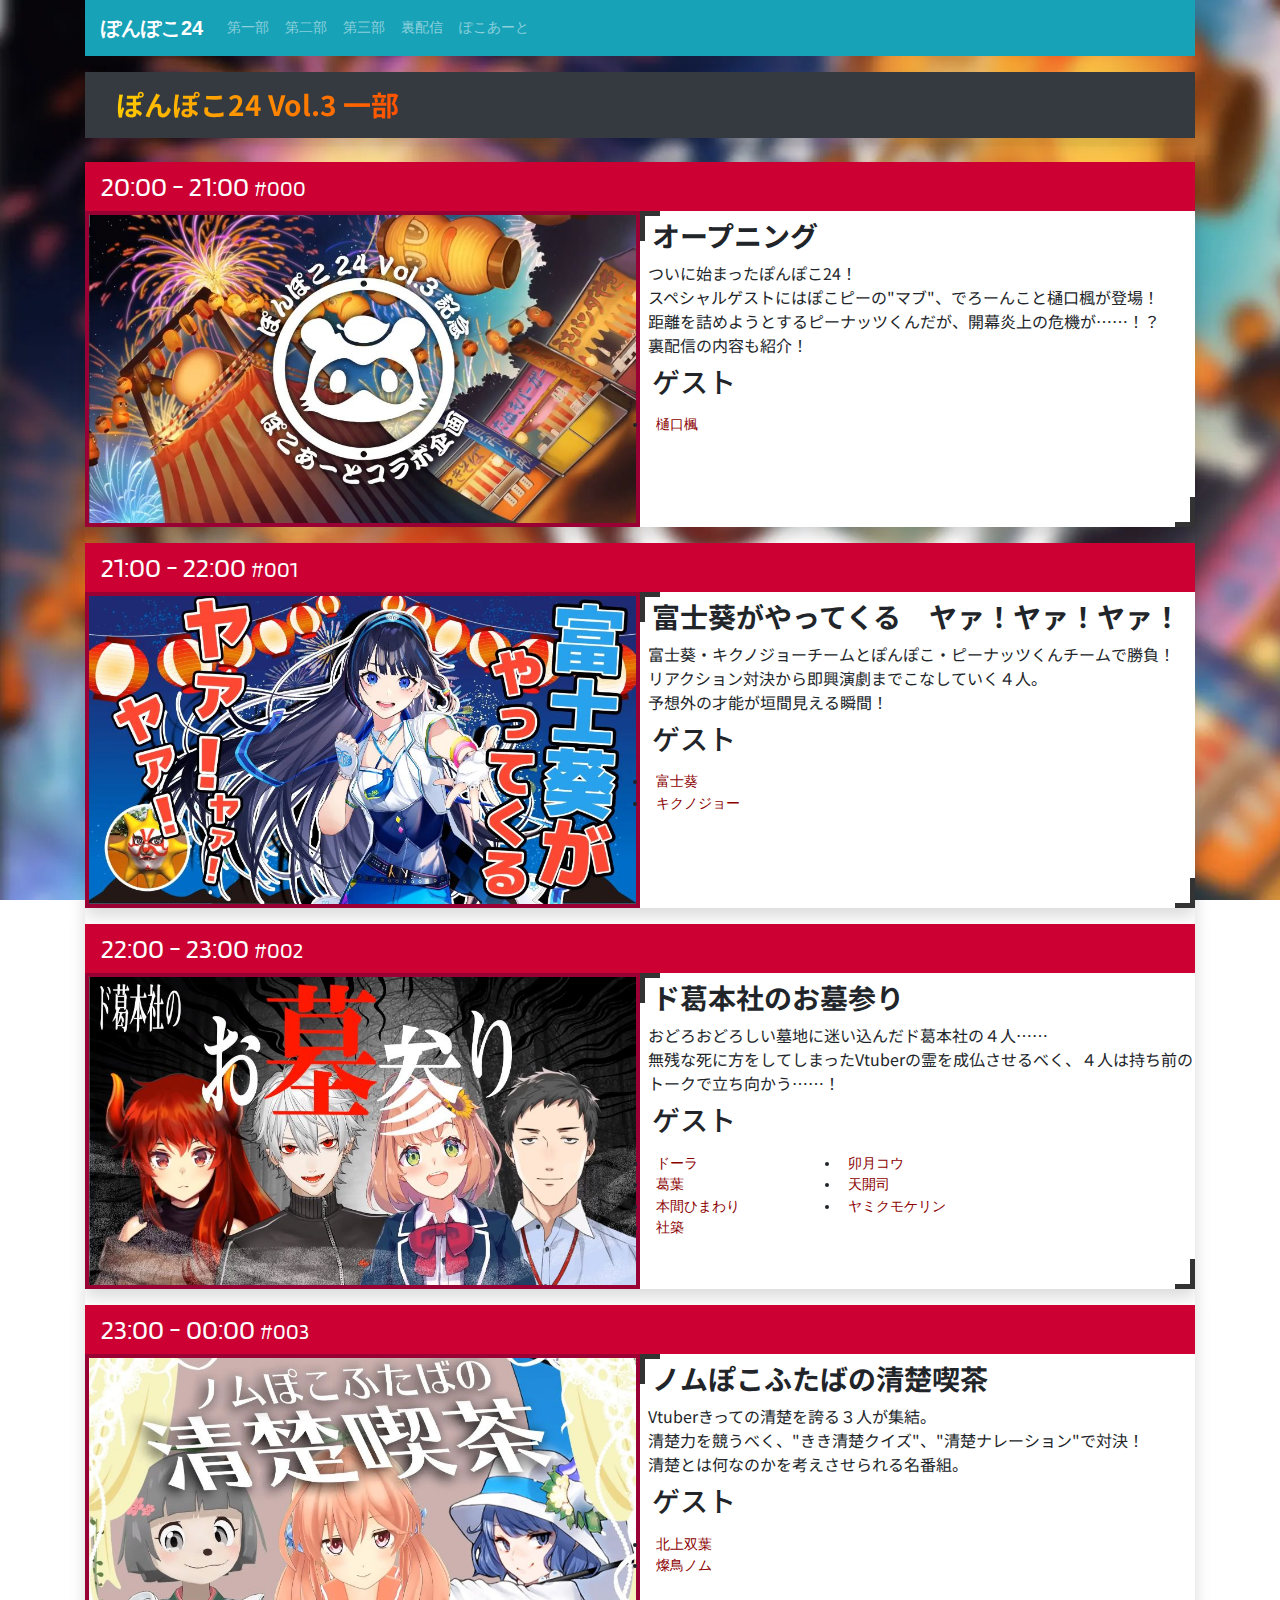
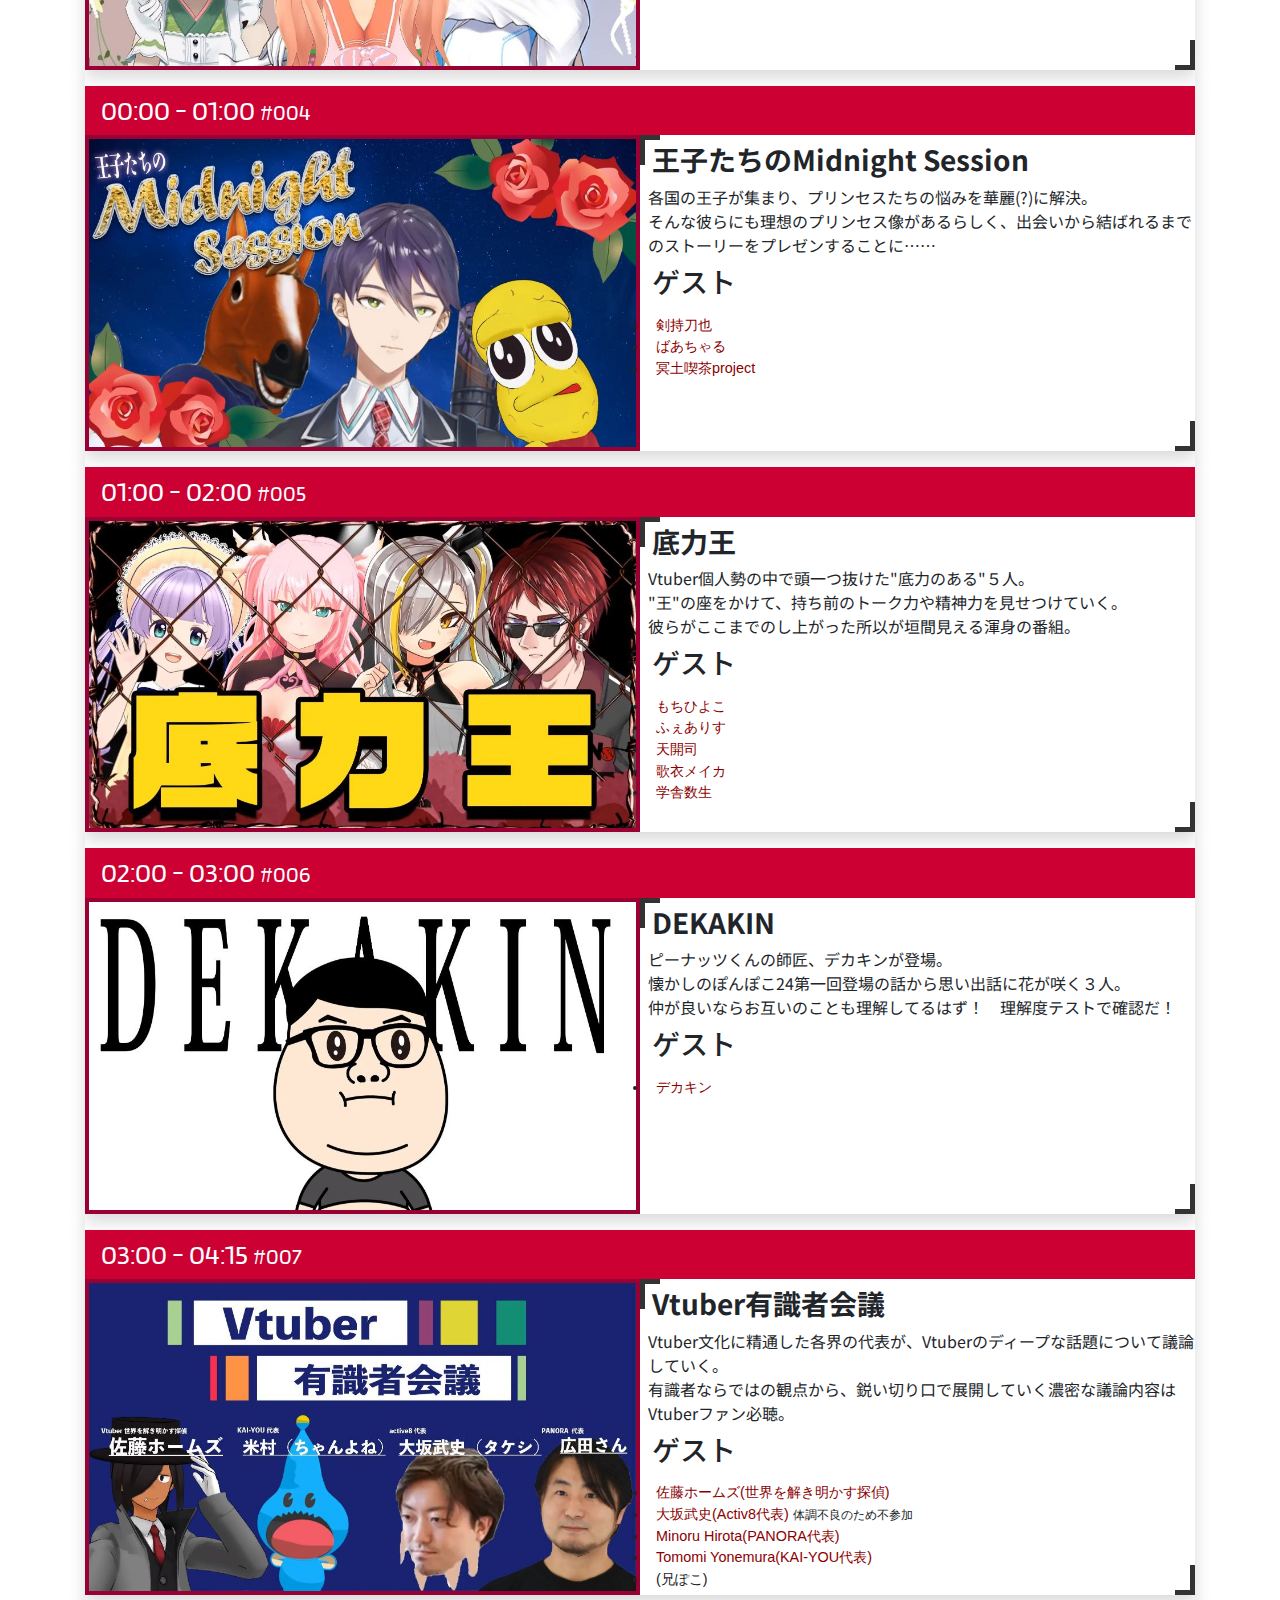
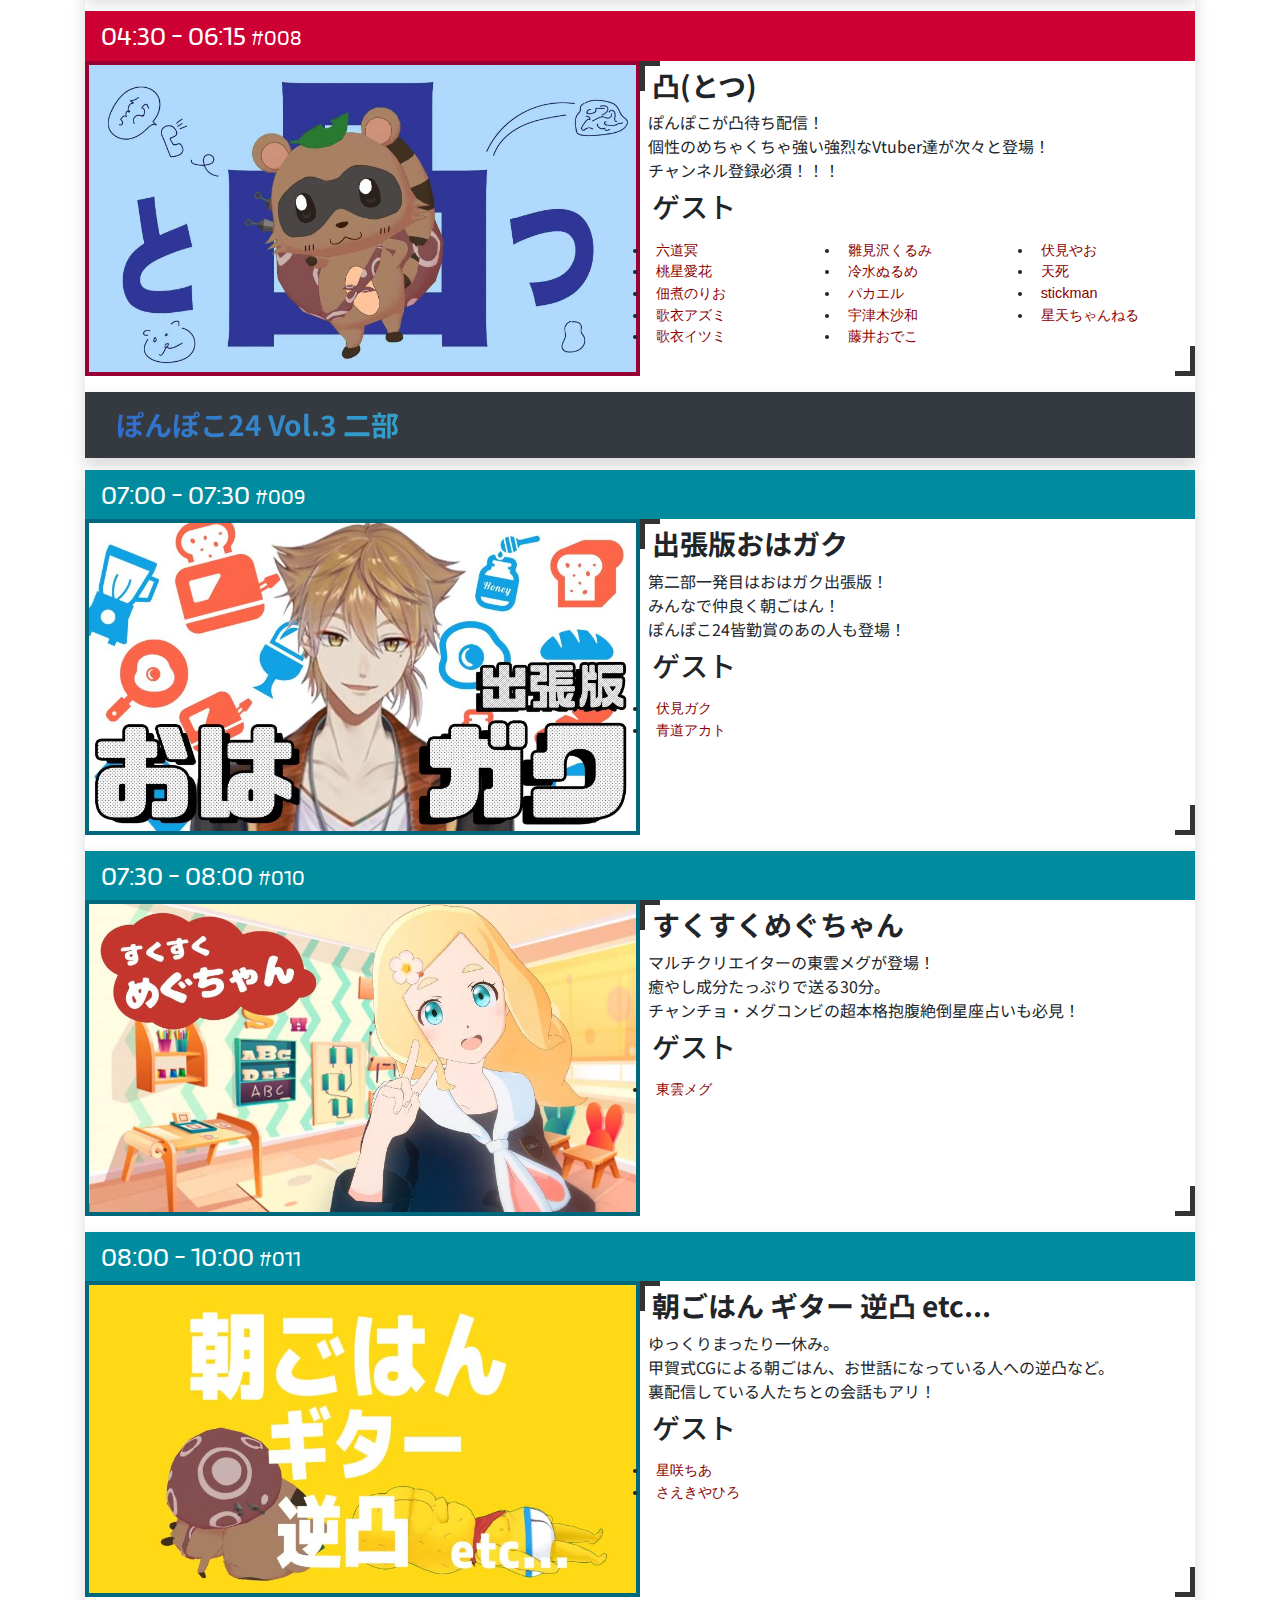
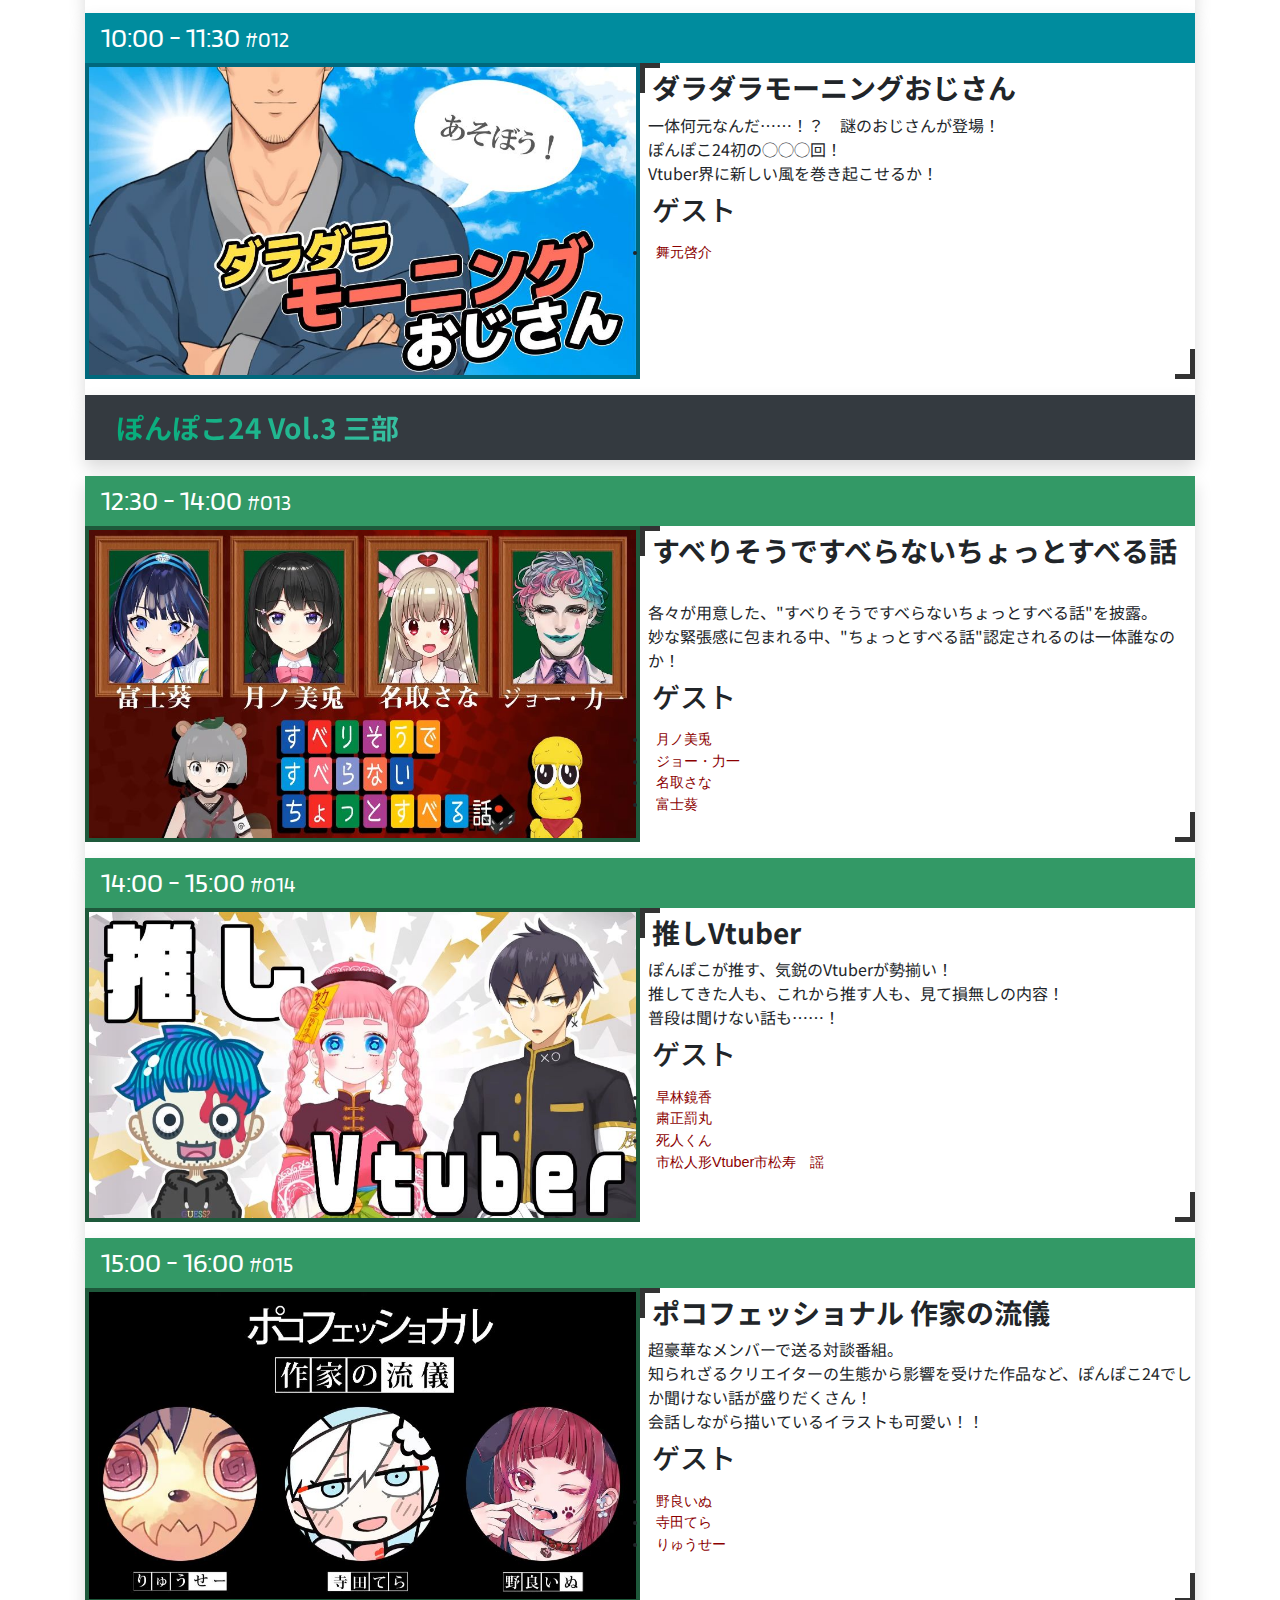
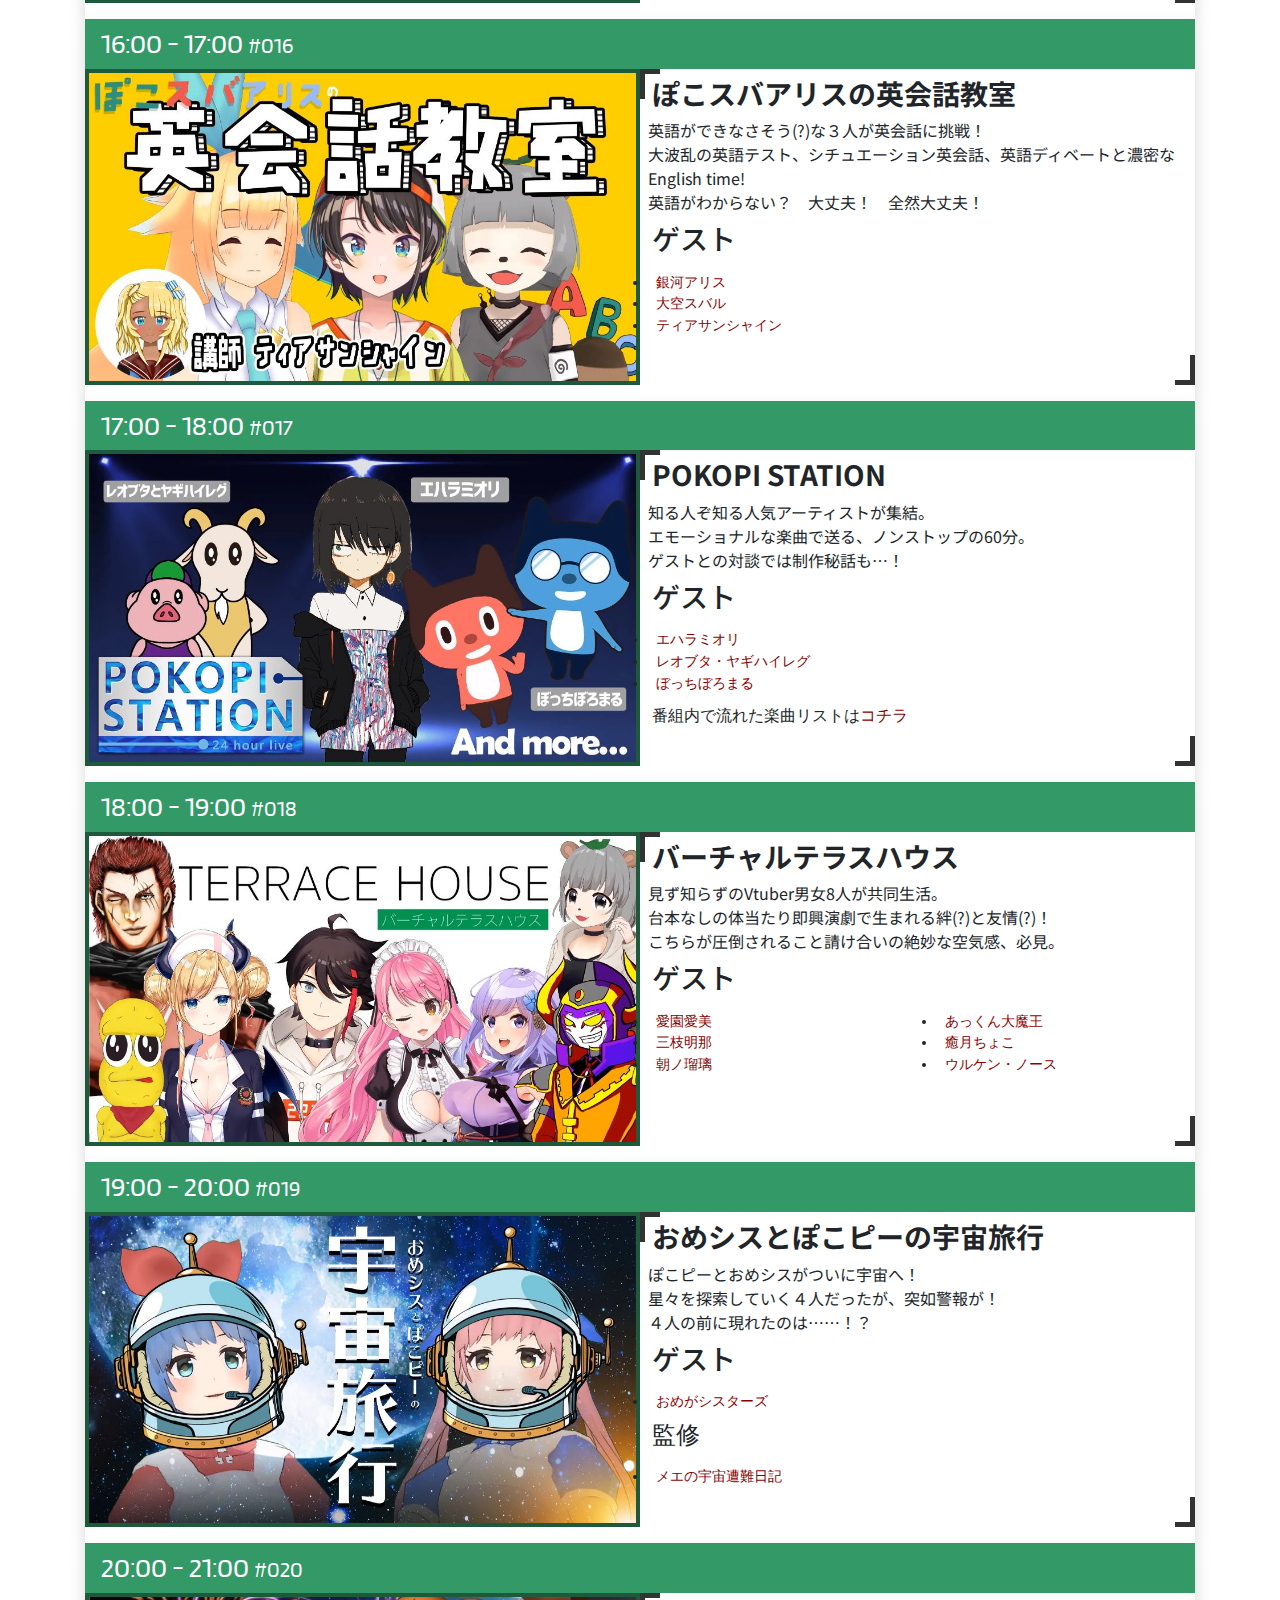
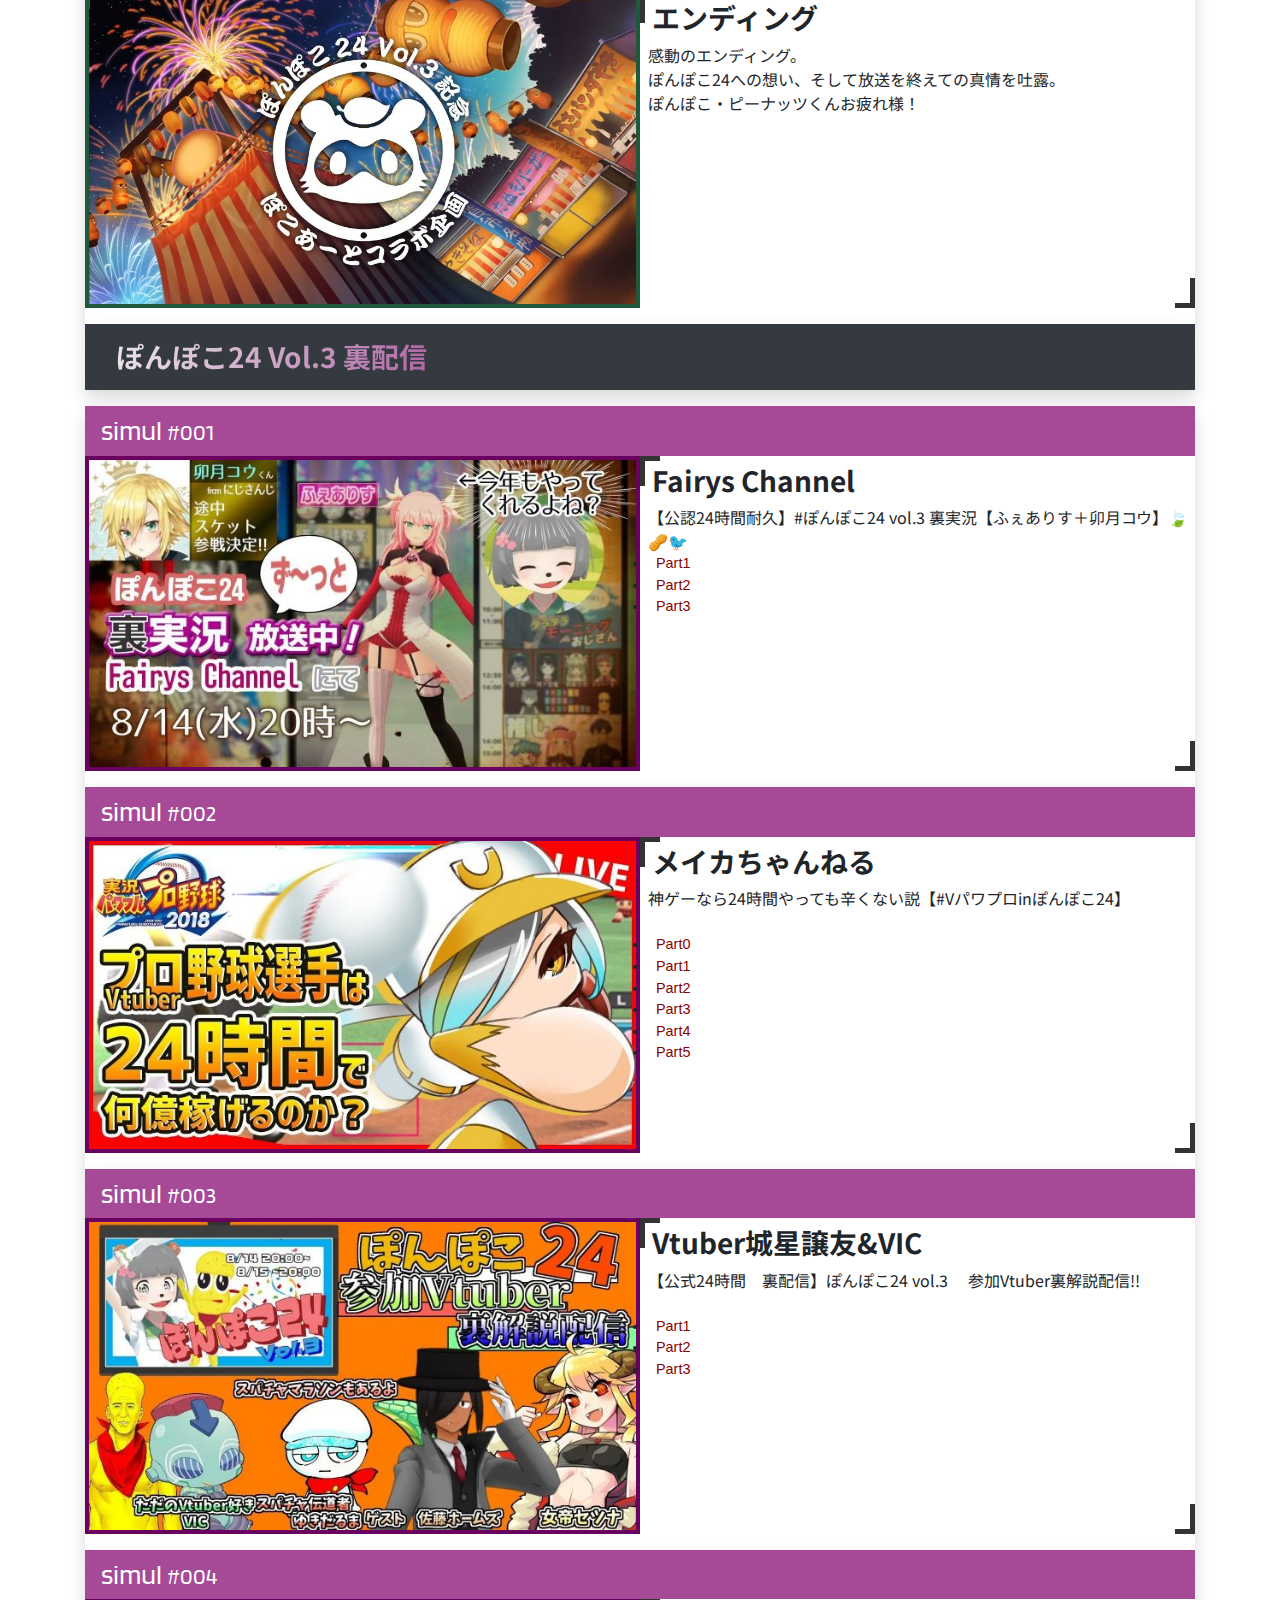
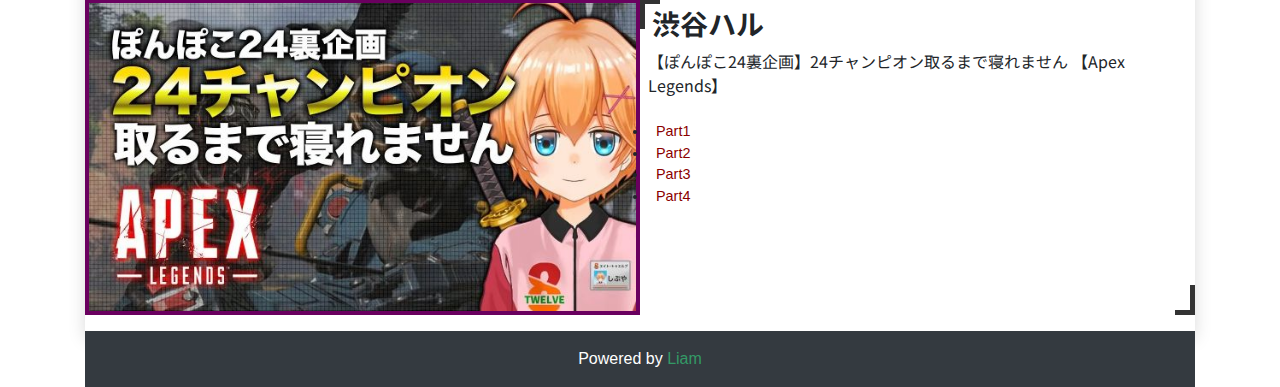
==== index.html @ 60e8430b "Initial commit" ====
<!DOCTYPE html>
<!-- コードを覗いたそこのアナタ！！　あなたの力を欲しています！！ ぜひwebサイト制作にご協力下さい！！-->
<html lang="jp">

<head>
  <!-- Global site tag (gtag.js) - Google Analytics -->
  <script async src="https://www.googletagmanager.com/gtag/js?id=UA-146142130-1"></script>
  <script>
    window.dataLayer = window.dataLayer || [];
    function gtag(){dataLayer.push(arguments);}
    gtag('js', new Date());

    gtag('config', 'UA-146142130-1');
  </script>

  <script src="https://ajax.googleapis.com/ajax/libs/jquery/3.4.1/jquery.min.js"></script>
  <script src="./js/bootstrap.bundle.min.js"></script>

  <meta charset="utf-8">
  <meta name="viewport" content="width=device-width, initial-scale=1, shrink-to-fit=no">
  <title>ぽんぽこ24</title>

  <link href="./css/bootstrap.min.css" rel="stylesheet">
  <link href="https://fonts.googleapis.com/css?family=Blinker&display=swap" rel="stylesheet">
  <link href="https://fonts.googleapis.com/css?family=Noto+Sans+JP:400,700&display=swap" rel="stylesheet">
  <link rel="stylesheet" type="text/css" href="./css/add.css">
  <script>
    $(function(){
      // #で始まるリンクをクリックしたら実行されます
      $('a[href^="#"]').click(function() {
        // スクロールの速度
        var speed = 400; // ミリ秒で記述
        var href= $(this).attr("href");
        var target = $(href == "#" || href == "" ? 'html' : href);
        var position = target.offset().top-60;
        $('body,html').animate({scrollTop:position}, speed, 'swing');
        return false;
      });
    });
  </script>
</head>

<body class="bg_all">
  <div class="container">
    <!-- Navbar -->
      <nav class="navbar navbar-expand-lg navbar-dark bg-info sticky-top">
        <a class="navbar-brand rounded_bold" href="#"><b>ぽんぽこ24</b></a>
        <button class="navbar-toggler" type="button" data-toggle="collapse" data-target="#navbarNav01" aria-controls="navbarNav01" aria-expanded="false" aria-label="ナビゲーション切替">
          <span class="navbar-toggler-icon"></span>
        </button>
        <div class="collapse navbar-collapse" id="navbarNav01">
          <ul class="navbar-nav mr-auto mt-2 mt-lg-0">
            <li class="nav-item">
              <a class="nav-link" href="#link1st">第一部</a>
            </li>
            <li class="nav-item">
              <a class="nav-link" href="#link2nd">第二部</a>
            </li>
            <li class="nav-item">
              <a class="nav-link" href="#link3rd">第三部</a>
            </li>
            <li class="nav-item">
              <a class="nav-link" href="#link4th">裏配信</a>
            </li>
            <li class="nav-item">
              <a class="nav-link" href="https://liam-jp.github.io/ponpoko24/pokoart.html">ぽこあーと</a>
            </li>
          </ul>
        </div>
      </nav>
    <!--1st-->
    <a id="link1st">
      <div class="container shadow bg-dark mt-3">
        <h3 class="rounded_bold p-3 text-grad-01"><b>ぽんぽこ24 Vol.3 一部</b></h3>
      </div>
    </a>
    <!--//1st-->

    <!--000-->
    <div class="container pt-3 shadow">
      <div class="row box20" style="padding:0;">
        <h3 class="pl-3 pt-2 Blinker">20:00 - 21:00 <small>#000</small></h3>
      </div>
      <div class="row">
        <div class="col-lg-6" style="padding:0;">
          <a href="https://youtu.be/HRO5Ntjf8RQ?t=60" target="_blank"><img src="./resources/00.jpg" class="img-thumbnail" alt="01" ></a>
        </div>
        <div class="col-lg-6 pl-2 box19" style="padding:0;">
          <h3 class="rounded_bold pt-2 pl-1"><b>オープニング</b></h3>
          <p class="rounded_normal">
            ついに始まったぽんぽこ24！<br>
            スペシャルゲストにはぽこピーの"マブ"、でろーんこと樋口楓が登場！<br>
            距離を詰めようとするピーナッツくんだが、開幕炎上の危機が……！？<br>
            裏配信の内容も紹介！
          </p>
          <h3 class="rounded_bold pt-2 pb-2 pl-1">ゲスト</h3>
          <li class="pl-2"><a href="https://www.youtube.com/channel/UCsg-YqdqQ-KFF0LNk23BY4A" target="_blank">樋口楓</a></li>
        </div>
      </div>
    </div>
    <!--//000-->

    <!--001-->
    <div class="container pt-3 shadow">
      <div class="row box20" style="padding:0;">
        <h3 class="pl-3 pt-2 Blinker">21:00 - 22:00 <small>#001</small></h3>
      </div>
      <div class="row">
        <div class="col-lg-6" style="padding:0;">
          <a href="https://youtu.be/HRO5Ntjf8RQ?t=3469" target="_blank"><img src="./resources/01.jpg" class="img-thumbnail" alt="01" ></a>
        </div>
        <div class="col-lg-6 pl-2 box19" style="padding:0;">
          <h3 class="rounded_bold pt-2 pl-1"><b>富士葵がやってくる　ヤァ！ヤァ！ヤァ！</b></h3>
          <p class="rounded_normal">
            富士葵・キクノジョーチームとぽんぽこ・ピーナッツくんチームで勝負！<br>
            リアクション対決から即興演劇までこなしていく４人。<br>
            予想外の才能が垣間見える瞬間！
          </p>
          <h3 class="rounded_bold pt-2 pb-2 pl-1">ゲスト</h3>
          <li class="pl-2"><a href="https://www.youtube.com/channel/UC3Ruo_5doyu514PesWGvCAg" target="_blank">富士葵</a></li>
          <li class="pl-2"><a href="https://www.youtube.com/channel/UC3Ruo_5doyu514PesWGvCAg" target="_blank">キクノジョー</a></li>
        </div>
      </div>
    </div>
    <!--//001-->

    <!--002-->
    <div class="container pt-3 shadow">
      <div class="row box20" style="padding:0;">
        <h3 class="pl-3 pt-2 Blinker">22:00 - 23:00 <small>#002</small></h3>
      </div>
      <div class="row">
        <div class="col-lg-6" style="padding:0;">
          <a href="https://youtu.be/HRO5Ntjf8RQ?t=7066" target="_blank"><img src="./resources/02.jpg" class="img-thumbnail" alt="01" ></a>
        </div>
        <div class="col-lg-6 pl-2 box19" style="padding:0;">
          <h3 class="rounded_bold pt-2 pl-1"><b>ド葛本社のお墓参り</b></h3>
          <p class="rounded_normal">
            おどろおどろしい墓地に迷い込んだド葛本社の４人……<br>
            無残な死に方をしてしまったVtuberの霊を成仏させるべく、４人は持ち前のトークで立ち向かう……！
          </p>
          <h3 class="rounded_bold pt-2 pb-2 pl-1">ゲスト</h3>
          <div class="row">
            <div class="col-4">
              <li class="pl-2"><a href="https://www.youtube.com/channel/UC53UDnhAAYwvNO7j_2Ju1cQ" target="_blank">ドーラ</a></li>
              <li class="pl-2"><a href="https://www.youtube.com/channel/UCSFCh5NL4qXrAy9u-u2lX3g" target="_blank">葛葉</a></li>
              <li class="pl-2"><a href="https://www.youtube.com/channel/UC0g1AE0DOjBYnLhkgoRWN1w" target="_blank">本間ひまわり</a></li>
              <li class="pl-2"><a href="https://www.youtube.com/channel/UCKMYISTJAQ8xTplUPHiABlA" target="_blank">社築</a></li>
            </div>
            <div class="col-4">
              <li class="pl-2"><a href="https://www.youtube.com/channel/UC3lNFeJiTq6L3UWoz4g1e-A" target="_blank">卯月コウ</a></li>
              <li class="pl-2"><a href="https://www.youtube.com/channel/UCZYyhgoV314CM14zBD6vd4A" target="_blank">天開司</a></li>
              <li class="pl-2"><a href="https://www.youtube.com/channel/UCeAfiVvEuyICYJW-f3GnQjQ" target="_blank">ヤミクモケリン</a></li>
            </div>
          </div>
        </div>
      </div>
    </div>
    <!--//002-->

    <!--003-->
    <div class="container pt-3 shadow">
      <div class="row box20" style="padding:0;">
        <h3 class="pl-3 pt-2 Blinker">23:00 - 00:00 <small>#003</small></h3>
      </div>
      <div class="row">
        <div class="col-lg-6" style="padding:0;">
          <a href="https://youtu.be/HRO5Ntjf8RQ?t=10655" target="_blank"><img src="./resources/03.jpg" class="img-thumbnail" alt="01" ></a>
        </div>
        <div class="col-lg-6 pl-2 box19" style="padding:0;">
          <h3 class="rounded_bold pt-2 pl-1"><b>ノムぽこふたばの清楚喫茶</b></h3>
          <p class="rounded_normal">
            Vtuberきっての清楚を誇る３人が集結。<br>
            清楚力を競うべく、"きき清楚クイズ"、"清楚ナレーション"で対決！<br>
            清楚とは何なのかを考えさせられる名番組。
          </p>
          <h3 class="rounded_bold pt-2 pb-2 pl-1">ゲスト</h3>
          <li class="pl-2"><a href="https://www.youtube.com/channel/UC5nfcGkOAm3JwfPvJvzplHg" target="_blank">北上双葉</a></li>
          <li class="pl-2"><a href="https://www.youtube.com/channel/UCwRKt_raV3N5KZgxcFyC1vw" target="_blank">燦鳥ノム</a></li>
        </div>
      </div>
    </div>
    <!--//003-->

    <!--004-->
    <div class="container pt-3 shadow">
      <div class="row box20" style="padding:0;">
        <h3 class="pl-3 pt-2 Blinker">00:00 - 01:00 <small>#004</small></h3>
      </div>
      <div class="row">
        <div class="col-lg-6" style="padding:0;">
          <a href="https://youtu.be/HRO5Ntjf8RQ?t=14230" target="_blank"><img src="./resources/04.jpg" class="img-thumbnail" alt="01" ></a>
        </div>
        <div class="col-lg-6 pl-2 box19" style="padding:0;">
          <h3 class="rounded_bold pt-2 pl-1"><b>王子たちのMidnight Session</b></h3>
          <p class="rounded_normal">
            各国の王子が集まり、プリンセスたちの悩みを華麗(?)に解決。<br>
            そんな彼らにも理想のプリンセス像があるらしく、出会いから結ばれるまでのストーリーをプレゼンすることに……<br>
          </p>
          <h3 class="rounded_bold pt-2 pb-2 pl-1">ゲスト</h3>
          <li class="pl-2"><a href="https://www.youtube.com/channel/UCv1fFr156jc65EMiLbaLImw" target="_blank">剣持刀也</a></li>
          <li class="pl-2"><a href="https://www.youtube.com/channel/UC6TyfKcsrPwBsBnx2QobVLQ" target="_blank">ばあちゃる</a></li>
          <li class="pl-2"><a href="https://www.youtube.com/channel/UCb2nCXt_RQrOOEIONGumzfQ" target="_blank">冥土喫茶project</a></li>
        </div>
      </div>
    </div>
    <!--//004-->

    <!--005-->
    <div class="container pt-3 shadow">
      <div class="row box20" style="padding:0;">
        <h3 class="pl-3 pt-2 Blinker">01:00 - 02:00 <small>#005</small></h3>
      </div>
      <div class="row">
        <div class="col-lg-6" style="padding:0;">
          <a href="https://youtu.be/HRO5Ntjf8RQ?t=17882" target="_blank"><img src="./resources/05.jpg" class="img-thumbnail" alt="01" ></a>
        </div>
        <div class="col-lg-6 pl-2 box19" style="padding:0;">
          <h3 class="rounded_bold pt-2 pl-1"><b>底力王</b></h3>
          <p class="rounded_normal">
            Vtuber個人勢の中で頭一つ抜けた"底力のある"５人。<br>
            "王"の座をかけて、持ち前のトーク力や精神力を見せつけていく。<br>
            彼らがここまでのし上がった所以が垣間見える渾身の番組。
          </p>
          <h3 class="rounded_bold pt-2 pb-2 pl-1">ゲスト</h3>
          <li class="pl-2"><a href="https://www.youtube.com/channel/UCZ1WJDkMNiZ_QwHnNrVf7Pw" target="_blank">もちひよこ</a></li>
          <li class="pl-2"><a href="https://www.youtube.com/channel/UC2Rr7mILebYLTjd38DNNUTw" target="_blank">ふぇありす</a></li>
          <li class="pl-2"><a href="https://www.youtube.com/channel/UCZYyhgoV314CM14zBD6vd4A" target="_blank">天開司</a></li>
          <li class="pl-2"><a href="https://www.youtube.com/channel/UC7-N7MvN5muVIHqyQx9LFbA" target="_blank">歌衣メイカ</a></li>
          <li class="pl-2"><a href="https://www.youtube.com/channel/UCLQwZYw5HEWGu98-pIQvk1g" target="_blank">学舎数生</a></li>
        </div>
      </div>
    </div>
    <!--//005-->

    <!--006-->
    <div class="container pt-3 shadow">
      <div class="row box20" style="padding:0;">
        <h3 class="pl-3 pt-2 Blinker">02:00 - 03:00 <small>#006</small></h3>
      </div>
      <div class="row">
        <div class="col-lg-6" style="padding:0;">
          <a href="https://youtu.be/HRO5Ntjf8RQ?t=21876" target="_blank"><img src="./resources/06.jpg" class="img-thumbnail" alt="01" ></a>
        </div>
        <div class="col-lg-6 pl-2 box19" style="padding:0;">
          <h3 class="rounded_bold pt-2 pl-1"><b>DEKAKIN</b></h3>
          <p class="rounded_normal">
            ピーナッツくんの師匠、デカキンが登場。<br>
            懐かしのぽんぽこ24第一回登場の話から思い出話に花が咲く３人。<br>
            仲が良いならお互いのことも理解してるはず！　理解度テストで確認だ！
          </p>
          <h3 class="rounded_bold pt-2 pb-2 pl-1">ゲスト</h3>
          <li class="pl-2"><a href="https://www.youtube.com/channel/UCg_m2ahbG9grCTh05T9kRog" target="_blank">デカキン</a></li>
        </div>
      </div>
    </div>
    <!--//006-->

    <!--007-->
    <div class="container pt-3 shadow">
      <div class="row box20" style="padding:0;">
        <h3 class="pl-3 pt-2 Blinker">03:00 - 04:15 <small>#007</small></h3>
      </div>
      <div class="row">
        <div class="col-lg-6" style="padding:0;">
          <a href="https://youtu.be/HRO5Ntjf8RQ?t=25402" target="_blank"><img src="./resources/07.jpg" class="img-thumbnail" alt="01" ></a>
        </div>
        <div class="col-lg-6 pl-2 box19" style="padding:0;">
          <h3 class="rounded_bold pt-2 pl-1"><b>Vtuber有識者会議</b></h3>
          <p class="rounded_normal">
            Vtuber文化に精通した各界の代表が、Vtuberのディープな話題について議論していく。<br>
            有識者ならではの観点から、鋭い切り口で展開していく濃密な議論内容はVtuberファン必聴。
          </p>
          <h3 class="rounded_bold pt-2 pb-2 pl-1">ゲスト</h3>
          <li class="pl-2"><a href="https://www.youtube.com/channel/UCOXumOju1oSdyHysRfnQAmA" target="_blank">佐藤ホームズ(世界を解き明かす探偵)</a></li>
          <li class="pl-2"><a href="https://twitter.com/Takeshi_upd8" target="_blank">大坂武史(Activ8代表)</a> <small>体調不良のため不参加</small></li>
          <li class="pl-2"><a href="https://twitter.com/kawauso3" target="_blank">Minoru Hirota(PANORA代表)</a></li>
          <li class="pl-2"><a href="https://twitter.com/TYonemura" target="_blank">Tomomi Yonemura(KAI-YOU代表)</a></li>
          <li class="pl-2">(兄ぽこ)</li>
        </div>
      </div>
    </div>
    <!--//007-->

    <!--008-->
    <div class="container pt-3 pb-3 shadow">
      <div class="row box20" style="padding:0;">
        <h3 class="pl-3 pt-2 Blinker">04:30 - 06:15 <small>#008</small></h3>
      </div>
      <div class="row">
        <div class="col-lg-6" style="padding:0;">
          <a href="https://youtu.be/HRO5Ntjf8RQ?t=30372" target="_blank"><img src="./resources/08.jpg" class="img-thumbnail" alt="01" ></a>
        </div>
        <div class="col-lg-6 pl-2 box19" style="padding:0;">
          <h3 class="rounded_bold pt-2 pl-1"><b>凸(とつ)</b></h3>
          <p class="rounded_normal">
            ぽんぽこが凸待ち配信！<br>
            個性のめちゃくちゃ強い強烈なVtuber達が次々と登場！<br>
            チャンネル登録必須！！！
          </p>
          <h3 class="rounded_bold pt-2 pb-2 pl-1">ゲスト</h3>
          <div class="row">
            <div class="col-4">
              <li class="pl-2"><a href="https://www.youtube.com/channel/UCf97Z6Ntd1n0LQ3TsUtYNgQ" target="_blank">六道冥</a></li>
              <li class="pl-2"><a href="https://www.youtube.com/channel/UCDRg709kaDCG7fp3hV11kxA" target="_blank">桃星愛花</a></li>
              <li class="pl-2"><a href="https://www.youtube.com/channel/UC8NZiqKx6fsDT3AVcMiVFyA" target="_blank">佃煮のりお</a></li>
              <li class="pl-2"><a href="https://www.youtube.com/channel/UC5YTIcyZ_lstc3FstTX4acA" target="_blank">歌衣アズミ</a></li>
              <li class="pl-2"><a href="https://www.youtube.com/channel/UCk1qKLPaznd5gnKms-2XHaA" target="_blank">歌衣イツミ</a></li>
            </div>
            <div class="col-4">
              <li class="pl-2"><a href="https://www.youtube.com/channel/UC1ngKt9O50C2Zz5OfqZtbwg" target="_blank">雛見沢くるみ</a></li>
              <li class="pl-2"><a href="https://www.youtube.com/channel/UCVHykctvqUX1fhARnxv10ZA" target="_blank">冷水ぬるめ</a></li>
              <li class="pl-2"><a href="https://www.youtube.com/channel/UCNV41fU_c4IvhrwHhGKSWLA" target="_blank">パカエル</a></li>
              <li class="pl-2"><a href="https://www.youtube.com/channel/UC781C595n6XTnDHS29JBU4Q" target="_blank">宇津木沙和</a></li>
              <li class="pl-2"><a href="https://twitter.com/fuxxxxxroxxka?lang=ja" target="_blank">藤井おでこ</a></li>
            </div>
            <div class="col-4">
              <li class="pl-2"><a href="https://www.youtube.com/channel/UCa2YgKYKf3mdxyaYrCrT3ig" target="_blank">伏見やお</a></li>
              <li class="pl-2"><a href="https://www.youtube.com/channel/UC3LJj-dWaa0wkEOYgopHq2Q" target="_blank">天死</a></li>
              <li class="pl-2"><a href="https://www.youtube.com/channel/UCFJsrJtNx2MDYsxZmDLlrrg" target="_blank">stickman</a></li>
              <li class="pl-2"><a href="https://www.youtube.com/channel/UC3uUvmAEpMb6Pqilssmyksg" target="_blank">星天ちゃんねる</a></li>
            </div>
          </div>
        </div>
      </div>
    </div>
    <!--//008-->

    <!--2nd-->
    <a id="link2nd">
      <div class="container shadow bg-dark" id="第二部">
        <h3 class="rounded_bold p-3 text-grad-02"><b>ぽんぽこ24 Vol.3 二部</b></h3>
      </div>
    </a>
    <!--//2nd-->

    <!--009-->
    <div class="container pt-1 pb-3 shadow">
      <div class="row box20" style="padding:0; background:#008C9E;">
        <h3 class="pl-3 pt-2 Blinker">07:00 - 07:30 <small>#009</small></h3>
      </div>
      <div class="row">
        <div class="col-lg-6" style="padding:0;">
          <a href="https://youtu.be/O8_JeWD6-6Y?t=40" target="_blank"><img src="./resources/09.jpg" class="img-thumbnail" alt="01" style="background:#00687C"></a>
        </div>
        <div class="col-lg-6 pl-2 box19" style="padding:0;">
          <h3 class="rounded_bold pt-2 pl-1"><b>出張版おはガク</b></h3>
          <p class="rounded_normal">
            第二部一発目はおはガク出張版！<br>
            みんなで仲良く朝ごはん！<br>
            ぽんぽこ24皆勤賞のあの人も登場！
          </p>
          <h3 class="rounded_bold pt-2 pb-2 pl-1">ゲスト</h3>
          <li class="pl-2"><a href="https://www.youtube.com/channel/UCXU7YYxy_iQd3ulXyO-zC2w" target="_blank">伏見ガク</a></li>
          <li class="pl-2"><a href="https://www.youtube.com/channel/UC37QJeT8wHMoZlMasJ7CEbw" target="_blank">青道アカト</a></li>
        </div>
      </div>
    </div>
    <!--//009-->

    <!--010-->
    <div class="container pb-3 shadow">
      <div class="row box20" style="padding:0; background:#008C9E;">
        <h3 class="pl-3 pt-2 Blinker">07:30 - 08:00 <small>#010</small></h3>
      </div>
      <div class="row">
        <div class="col-lg-6" style="padding:0;">
          <a href="https://youtu.be/O8_JeWD6-6Y?t=1892" target="_blank"><img src="./resources/10.jpg" class="img-thumbnail" alt="01" style="background:#00687C"></a>
        </div>
        <div class="col-lg-6 pl-2 box19" style="padding:0;">
          <h3 class="rounded_bold pt-2 pl-1"><b>すくすくめぐちゃん</b></h3>
          <p class="rounded_normal">
            マルチクリエイターの東雲メグが登場！<br>
            癒やし成分たっぷりで送る30分。<br>
            チャンチョ・メグコンビの超本格抱腹絶倒星座占いも必見！
          </p>
          <h3 class="rounded_bold pt-2 pb-2 pl-1">ゲスト</h3>
          <li class="pl-2"><a href="https://www.youtube.com/channel/UCNA0XC_zxS63d4Q-JMIMyug" target="_blank">東雲メグ</a></li>
        </div>
      </div>
    </div>
    <!--//010-->

    <!--011-->
    <div class="container pb-3 shadow">
      <div class="row box20" style="padding:0; background:#008C9E;">
        <h3 class="pl-3 pt-2 Blinker">08:00 - 10:00 <small>#011</small></h3>
      </div>
      <div class="row">
        <div class="col-lg-6" style="padding:0;">
          <a href="https://youtu.be/O8_JeWD6-6Y?t=4525" target="_blank"><img src="./resources/11.jpg" class="img-thumbnail" alt="01" style="background:#00687C"></a>
        </div>
        <div class="col-lg-6 pl-2 box19" style="padding:0;">
          <h3 class="rounded_bold pt-2 pl-1"><b>朝ごはん ギター 逆凸 etc...</b></h3>
          <p class="rounded_normal">
            ゆっくりまったり一休み。<br>
            甲賀式CGによる朝ごはん、お世話になっている人への逆凸など。<br>
            裏配信している人たちとの会話もアリ！
          </p>
          <h3 class="rounded_bold pt-2 pb-2 pl-1">ゲスト</h3>
          <li class="pl-2"><a href="https://www.youtube.com/channel/UCk7UMlCJ6dlluad9GLKhHzg" target="_blank">星咲ちあ</a></li>
          <li class="pl-2"><a href="https://www.youtube.com/channel/UCp-8cPCziyRz2OXJWBOjsCQ" target="_blank">さえきやひろ</a></li>
        </div>
      </div>
    </div>
    <!--//011-->

    <!--012-->
    <div class="container pb-3 shadow">
      <div class="row box20" style="padding:0; background:#008C9E;">
        <h3 class="pl-3 pt-2 Blinker">10:00 - 11:30 <small>#012</small></h3>
      </div>
      <div class="row">
        <div class="col-lg-6" style="padding:0;">
          <a href="https://youtu.be/O8_JeWD6-6Y?t=11274" target="_blank"><img src="./resources/12.jpg" class="img-thumbnail" alt="01" style="background:#00687C"></a>
        </div>
        <div class="col-lg-6 pl-2 box19" style="padding:0;">
          <h3 class="rounded_bold pt-2 pl-1"><b>ダラダラモーニングおじさん</b></h3>
          <p class="rounded_normal">
            一体何元なんだ……！？　謎のおじさんが登場！<br>
            ぽんぽこ24初の◯◯◯回！<br>
            Vtuber界に新しい風を巻き起こせるか！<br>
          </p>
          <h3 class="rounded_bold pt-2 pb-2 pl-1">ゲスト</h3>
          <li class="pl-2"><a href="https://www.youtube.com/channel/UCJubINhCcFXlsBwnHp0wl_g" target="_blank">舞元啓介</a></li>
        </div>
      </div>
    </div>
    <!--//012-->

    <!--3rd-->
    <a id="link3rd">
      <div class="container shadow bg-dark mb-3">
        <h3 class="rounded_bold p-3 text-grad-03"><b>ぽんぽこ24 Vol.3 三部</b></h3>
      </div>
    </a>
    <!--//3rd-->

    <!--013-->
    <div class="container pb-3 shadow">
      <div class="row box20" style="padding:0; background:#339966;">
        <h3 class="pl-3 pt-2 Blinker">12:30 - 14:00 <small>#013</small></h3>
      </div>
      <div class="row">
        <div class="col-lg-6" style="padding:0;">
          <a href="https://youtu.be/h58Gx5jJtio?t=53" target="_blank"><img src="./resources/13.jpg" class="img-thumbnail" alt="01" style="background:#1E593B"></a>
        </div>
        <div class="col-lg-6 pl-2 box19" style="padding:0;">
          <h3 class="rounded_bold pt-2 pl-1"><b>すべりそうですべらないちょっとすべる話</b></h3>
          <p class="rounded_normal">
            <br>
            各々が用意した、"すべりそうですべらないちょっとすべる話"を披露。<br>
            妙な緊張感に包まれる中、"ちょっとすべる話"認定されるのは一体誰なのか！
          </p>
          <h3 class="rounded_bold pt-2 pb-2 pl-1">ゲスト</h3>
          <li class="pl-2"><a href="https://www.youtube.com/channel/UCD-miitqNY3nyukJ4Fnf4_A" target="_blank">月ノ美兎</a></li>
          <li class="pl-2"><a href="https://www.youtube.com/channel/UChUJbHiTVeGrSkTdBzVfNCQ" target="_blank">ジョー・力一</a></li>
          <li class="pl-2"><a href="https://www.youtube.com/channel/UCIdEIHpS0TdkqRkHL5OkLtA" target="_blank">名取さな</a></li>
          <li class="pl-2"><a href="https://www.youtube.com/channel/UC3Ruo_5doyu514PesWGvCAg" target="_blank">富士葵</a></li>
        </div>
      </div>
    </div>
    <!--//013-->

    <!--014-->
    <div class="container pb-3 shadow">
      <div class="row box20" style="padding:0; background:#339966;">
        <h3 class="pl-3 pt-2 Blinker">14:00 - 15:00 <small>#014</small></h3>
      </div>
      <div class="row">
        <div class="col-lg-6" style="padding:0;">
          <a href="https://youtu.be/h58Gx5jJtio?t=5333" target="_blank"><img src="./resources/14.jpg" class="img-thumbnail" alt="01" style="background:#1E593B"></a>
        </div>
        <div class="col-lg-6 pl-2 box19" style="padding:0;">
          <h3 class="rounded_bold pt-2 pl-1"><b>推しVtuber</b></h3>
          <p class="rounded_normal">
            ぽんぽこが推す、気鋭のVtuberが勢揃い！<br>
            推してきた人も、これから推す人も、見て損無しの内容！<br>
            普段は聞けない話も……！
          </p>
          <h3 class="rounded_bold pt-2 pb-2 pl-1">ゲスト</h3>
          <li class="pl-2"><a href="https://www.youtube.com/channel/UCVAK6HPQlxt4TwDJYmhYqmQ" target="_blank">旱林鏡香</a></li>
          <li class="pl-2"><a href="https://www.youtube.com/channel/UCJvCDGShDAxcqe-MdwUcJjA" target="_blank">粛正罰丸</a></li>
          <li class="pl-2"><a href="https://www.youtube.com/channel/UC7KG8h2aJmMtTXH_Af7PAuQ" target="_blank">死人くん</a></li>
          <li class="pl-2"><a href="https://www.youtube.com/channel/UCWcek7k9UWt_FyrpWxTgjmw" target="_blank">市松人形Vtuber市松寿ゞ謡</a></li>
        </div>
      </div>
    </div>
    <!--//014-->

    <!--015-->
    <div class="container pb-3 shadow">
      <div class="row box20" style="padding:0; background:#339966;">
        <h3 class="pl-3 pt-2 Blinker">15:00 - 16:00 <small>#015</small></h3>
      </div>
      <div class="row">
        <div class="col-lg-6" style="padding:0;">
          <a href="https://youtu.be/h58Gx5jJtio?t=9052" target="_blank"><img src="./resources/15.jpg" class="img-thumbnail" alt="01" style="background:#1E593B"></a>
        </div>
        <div class="col-lg-6 pl-2 box19" style="padding:0;">
          <h3 class="rounded_bold pt-2 pl-1"><b>ポコフェッショナル 作家の流儀</b></h3>
          <p class="rounded_normal">
            超豪華なメンバーで送る対談番組。<br>
            知られざるクリエイターの生態から影響を受けた作品など、ぽんぽこ24でしか聞けない話が盛りだくさん！<br>
            会話しながら描いているイラストも可愛い！！
          </p>
          <h3 class="rounded_bold pt-2 pb-2 pl-1">ゲスト</h3>
          <li class="pl-2"><a href="https://twitter.com/norainu03019" target="_blank">野良いぬ</a></li>
          <li class="pl-2"><a href="https://twitter.com/trcoot" target="_blank">寺田てら</a></li>
          <li class="pl-2"><a href="https://twitter.com/ryuuseee" target="_blank">りゅうせー</a></li>
        </div>
      </div>
    </div>
    <!--//015-->

    <!--016-->
    <div class="container pb-3 shadow">
      <div class="row box20" style="padding:0; background:#339966;">
        <h3 class="pl-3 pt-2 Blinker">16:00 - 17:00 <small>#016</small></h3>
      </div>
      <div class="row">
        <div class="col-lg-6" style="padding:0;">
          <a href="https://youtu.be/h58Gx5jJtio?t=12559" target="_blank"><img src="./resources/16.jpg" class="img-thumbnail" alt="01" style="background:#1E593B"></a>
        </div>
        <div class="col-lg-6 pl-2 box19" style="padding:0;">
          <h3 class="rounded_bold pt-2 pl-1"><b>ぽこスバアリスの英会話教室</b></h3>
          <p class="rounded_normal">
            英語ができなさそう(?)な３人が英会話に挑戦！<br>
            大波乱の英語テスト、シチュエーション英会話、英語ディベートと濃密なEnglish time!<br>
            英語がわからない？　大丈夫！　全然大丈夫！
          </p>
          <h3 class="rounded_bold pt-2 pb-2 pl-1">ゲスト</h3>
          <li class="pl-2"><a href="https://www.youtube.com/channel/UCT1AQFit-Eaj_YQMsfV0RhQ" target="_blank">銀河アリス</a></li>
          <li class="pl-2"><a href="https://www.youtube.com/channel/UCvzGlP9oQwU--Y0r9id_jnA" target="_blank">大空スバル</a></li>
          <li class="pl-2"><a href="https://www.youtube.com/channel/UCN20M8dSRTkFRT8KdYOXCpg" target="_blank">ティアサンシャイン</a></li>
        </div>
      </div>
    </div>
    <!--//016-->

    <!--017-->
    <div class="container pb-3 shadow">
      <div class="row box20" style="padding:0; background:#339966;">
        <h3 class="pl-3 pt-2 Blinker">17:00 - 18:00 <small>#017</small></h3>
      </div>
      <div class="row">
        <div class="col-lg-6" style="padding:0;">
          <a href="https://youtu.be/h58Gx5jJtio?t=16082" target="_blank"><img src="./resources/17.jpg" class="img-thumbnail" alt="01" style="background:#1E593B"></a>
        </div>
        <div class="col-lg-6 pl-2 box19" style="padding:0;">
          <h3 class="rounded_bold pt-2 pl-1"><b>POKOPI STATION</b></h3>
          <p class="rounded_normal">
            知る人ぞ知る人気アーティストが集結。<br>
            エモーショナルな楽曲で送る、ノンストップの60分。<br>
            ゲストとの対談では制作秘話も…！
          </p>
            <h3 class="rounded_bold pt-2 pb-2 pl-1">ゲスト</h3>
            <li class="pl-2"><a href="https://twitter.com/grapefruit_uhr" target="_blank">エハラミオリ</a></li>
            <li class="pl-2"><a href="https://www.youtube.com/channel/UCzmKiZrrf3-F6TBV0MRw88g" target="_blank">レオブタ・ヤギハイレグ</a></li>
            <li class="pl-2"><a href="https://www.youtube.com/channel/UCPQMAXEjEqp3D5wepIGr50w" target="_blank">ぼっちぼろまる</a></li>
            <h5 class="rounded_bold pt-2 pb-2 pl-1"><small>番組内で流れた楽曲リストは<a href="https://www.youtube.com/watch?v=uUvthLpSHrQ&list=PLsNvVH4ujnXT3N4KTO8nBmcc71N1n4ory" target="_blank">コチラ</a></small></h3>
          </div>
        </div>
      </div>

    <!--//017-->

    <!--018-->
    <div class="container pb-3 shadow">
      <div class="row box20" style="padding:0; background:#339966;">
        <h3 class="pl-3 pt-2 Blinker">18:00 - 19:00 <small>#018</small></h3>
      </div>
      <div class="row">
        <div class="col-lg-6" style="padding:0;">
          <a href="https://youtu.be/h58Gx5jJtio?t=19706" target="_blank"><img src="./resources/18.jpg" class="img-thumbnail" alt="01" style="background:#1E593B"></a>
        </div>
        <div class="col-lg-6 pl-2 box19" style="padding:0;">
          <h3 class="rounded_bold pt-2 pl-1"><b>バーチャルテラスハウス</b></h3>
          <p class="rounded_normal">
            見ず知らずのVtuber男女8人が共同生活。<br>
            台本なしの体当たり即興演劇で生まれる絆(?)と友情(?)！<br>
            こちらが圧倒されること請け合いの絶妙な空気感、必見。
          </p>
          <h3 class="rounded_bold pt-2 pb-2 pl-1">ゲスト</h3>
          <div class="row">
            <div class="col-6">
              <li class="pl-2"><a href="https://www.youtube.com/channel/UC0WwEfE-jOM2rzjpdfhTzZA" target="_blank">愛園愛美</a></li>
              <li class="pl-2"><a href="https://www.youtube.com/channel/UCNW1Ex0r6HsWRD4LCtPwvoQ" target="_blank">三枝明那</a></li>
              <li class="pl-2"><a href="https://www.youtube.com/channel/UCODNLyn3L83wEmC0DLL0cxA" target="_blank">朝ノ瑠璃</a></li>
            </div>
            <div class="col-6">
              <li class="pl-2"><a href="https://www.youtube.com/channel/UCPH7d3YxfeH56FG-UyPAB1g" target="_blank">あっくん大魔王</a></li>
              <li class="pl-2"><a href="https://www.youtube.com/channel/UC1suqwovbL1kzsoaZgFZLKg" target="_blank">癒月ちょこ</a></li>
              <li class="pl-2"><a href="https://www.youtube.com/channel/UC2zuO8mkXTI5l-s6TL7uzuw" target="_blank">ウルケン・ノース</a></li>
            </div>
          </div>
        </div>
      </div>
    </div>
    <!--//018-->

    <!--019-->
    <div class="container pb-3 shadow">
      <div class="row box20" style="padding:0; background:#339966;">
        <h3 class="pl-3 pt-2 Blinker">19:00 - 20:00 <small>#019</small></h3>
      </div>
      <div class="row">
        <div class="col-lg-6" style="padding:0;">
          <a href="https://youtu.be/h58Gx5jJtio?t=23340" target="_blank"><img src="./resources/19.jpg" class="img-thumbnail" alt="01" style="background:#1E593B"></a>
        </div>
        <div class="col-lg-6 pl-2 box19" style="padding:0;">
          <h3 class="rounded_bold pt-2 pl-1"><b>おめシスとぽこピーの宇宙旅行</b></h3>
          <p class="rounded_normal">
            ぽこピーとおめシスがついに宇宙へ！<br>
            星々を探索していく４人だったが、突如警報が！<br>
            ４人の前に現れたのは……！？
          </p>
          <h3 class="rounded_bold pt-2 pb-2 pl-1">ゲスト</h3>
          <li class="pl-2"><a href="https://www.youtube.com/channel/UCNjTjd2-PMC8Oo_-dCEss7A" target="_blank">おめがシスターズ</a></li>
          <h4 class="rounded_bold pt-2 pb-2 pl-1">監修</h4>
          <li class="pl-2"><a href="https://www.youtube.com/channel/UC92P2SH7oQqGlJAwQCW5Riw" target="_blank">メエの宇宙遭難日記</a></li>
        </div>
      </div>
    </div>
    <!--//019-->

    <!--020-->
    <div class="container pb-3 shadow">
      <div class="row box20" style="padding:0; background:#339966;">
        <h3 class="pl-3 pt-2 Blinker">20:00 - 21:00 <small>#020</small></h3>
      </div>
      <div class="row">
        <div class="col-lg-6" style="padding:0;">
          <a href="https://youtu.be/h58Gx5jJtio?t=27190" target="_blank"><img src="./resources/00.jpg" class="img-thumbnail" alt="01" style="background:#1E593B"></a>
        </div>
        <div class="col-lg-6 pl-2 box19" style="padding:0;">
          <h3 class="rounded_bold pt-2 pl-1"><b>エンディング</b></h3>
          <p class="rounded_normal">
            感動のエンディング。<br>
            ぽんぽこ24への想い、そして放送を終えての真情を吐露。<br>
            ぽんぽこ・ピーナッツくんお疲れ様！
          </p>
        </div>
      </div>
    </div>
    <!--//020-->

    <!--裏-->
    <a id="link4th">
      <div class="container shadow bg-dark mb-3">
        <h3 class="rounded_bold p-3 text-grad-04"><b>ぽんぽこ24 Vol.3 裏配信</b></h3>
      </div>
    </a>
    <!--//裏-->

    <!--021-->
    <div class="container pb-3 shadow">
      <div class="row box20" style="padding:0; background:#A64A97;">
        <h3 class="pl-3 pt-2 Blinker"> simul <small>#001</small></h3>
      </div>
      <div class="row">
        <div class="col-lg-6" style="padding:0;">
          <img src="./resources/r01.jpg" class="img-thumbnail" alt="01" style="background:#6A005F">
        </div>
        <div class="col-lg-6 pl-2 box19" style="padding:0;">
          <h3 class="rounded_bold pt-2 pl-1"><b>Fairys Channel</b></h3>
          <p class="rounded_normal">
            【公認24時間耐久】#ぽんぽこ24 vol.3 裏実況【ふぇありす＋卯月コウ】🍃🥜🐦<br>
            <li class="pl-2"><a href="https://www.youtube.com/watch?v=mvOUpbnkf-4&list=PLstgUer_Iz3xgisy31pvcYR3QA92D8LoY&index=2&t=0s" target="_blank">Part1</a></li>
            <li class="pl-2"><a href="https://www.youtube.com/watch?v=8QFETlSEEEE&list=PLstgUer_Iz3xgisy31pvcYR3QA92D8LoY&index=3&t=0s" target="_blank">Part2</a></li>
            <li class="pl-2"><a href="https://www.youtube.com/watch?v=C9o-8-5yr1I&list=PLstgUer_Iz3xgisy31pvcYR3QA92D8LoY&index=4&t=0s" target="_blank">Part3</a></li>
          </p>
        </div>
      </div>
    </div>
    <!--//021-->

    <!--022-->
    <div class="container pb-3 shadow">
      <div class="row box20" style="padding:0; background:#A64A97;">
        <h3 class="pl-3 pt-2 Blinker"> simul <small>#002</small></h3>
      </div>
      <div class="row">
        <div class="col-lg-6" style="padding:0;">
          <img src="./resources/r02.jpg" class="img-thumbnail" alt="01" style="background:#6A005F">
        </div>
        <div class="col-lg-6 pl-2 box19" style="padding:0;">
          <h3 class="rounded_bold pt-2 pl-1"><b>メイカちゃんねる</b></h3>
          <p class="rounded_normal">
            神ゲーなら24時間やっても辛くない説【#Vパワプロinぽんぽこ24】<br><br>
            <li class="pl-2"><a href="https://www.youtube.com/watch?v=aQPeT5w4yWo" target="_blank">Part0</a></li>
            <li class="pl-2"><a href="https://www.youtube.com/watch?v=bUKVUIb_LRU" target="_blank">Part1</a></li>
            <li class="pl-2"><a href="https://www.youtube.com/watch?v=ZnXB8lwFepo" target="_blank">Part2</a></li>
            <li class="pl-2"><a href="https://www.youtube.com/watch?v=xjKeBSR5zOg" target="_blank">Part3</a></li>
            <li class="pl-2"><a href="https://www.youtube.com/watch?v=cfnoAopordQ" target="_blank">Part4</a></li>
            <li class="pl-2"><a href="https://www.youtube.com/watch?v=xayvZVKI_ts" target="_blank">Part5</a></li>
          </p>
        </div>
      </div>
    </div>
    <!--//022-->

    <!--023-->
    <div class="container pb-3 shadow">
      <div class="row box20" style="padding:0; background:#A64A97;">
        <h3 class="pl-3 pt-2 Blinker"> simul <small>#003</small></h3>
      </div>
      <div class="row">
        <div class="col-lg-6" style="padding:0;">
          <img src="./resources/r03.jpg" class="img-thumbnail" alt="01" style="background:#6A005F">
        </div>
        <div class="col-lg-6 pl-2 box19" style="padding:0;">
          <h3 class="rounded_bold pt-2 pl-1"><b>Vtuber城星譲友&VIC</b></h3>
          <p class="rounded_normal">
            【公式24時間　裏配信】ぽんぽこ24 vol.3 　参加Vtuber裏解説配信!!<br><br>
            <li class="pl-2"><a href="https://www.youtube.com/watch?v=lh_2d75R8j8&list=PLZ7950buY-cjiF6MecST3xvQHX6c6VE6v&index=4&t=0s" target="_blank">Part1</a></li>
            <li class="pl-2"><a href="https://www.youtube.com/watch?v=sfnmNqgxHas&list=PLZ7950buY-cjiF6MecST3xvQHX6c6VE6v&index=3&t=0s" target="_blank">Part2</a></li>
            <li class="pl-2"><a href="https://www.youtube.com/watch?v=LqDsl_xxMWQ&list=PLZ7950buY-cjiF6MecST3xvQHX6c6VE6v&index=2&t=0s" target="_blank">Part3</a></li>
          </p>
        </div>
      </div>
    </div>
    <!--//023-->

    <!--024-->
    <div class="container pb-3 shadow">
      <div class="row box20" style="padding:0; background:#A64A97;">
        <h3 class="pl-3 pt-2 Blinker"> simul <small>#004</small></h3>
      </div>
      <div class="row">
        <div class="col-lg-6" style="padding:0;">
          <img src="./resources/r04.jpg" class="img-thumbnail" alt="01" style="background:#6A005F">
        </div>
        <div class="col-lg-6 pl-2 box19" style="padding:0;">
          <h3 class="rounded_bold pt-2 pl-1"><b>渋谷ハル</b></h3>
          <p class="rounded_normal">
            【ぽんぽこ24裏企画】24チャンピオン取るまで寝れません 【Apex Legends】<br><br>
            <li class="pl-2"><a href="https://www.youtube.com/watch?v=5HvJbafEMHw" target="_blank">Part1</a></li>
            <li class="pl-2"><a href="https://www.youtube.com/watch?v=XP0xSLjFq8Q" target="_blank">Part2</a></li>
            <li class="pl-2"><a href="https://www.youtube.com/watch?v=sps_Yt3RZTM" target="_blank">Part3</a></li>
            <li class="pl-2"><a href="https://www.youtube.com/watch?v=IZucZ0oPe7s" target="_blank">Part4</a></li>
          </p>
        </div>
      </div>
    </div>
    <!--//024-->

  <!-- Footer -->
<footer class="page-footer font-small pt-0 bg-dark" style="color:#FFFFFF;">

  <!-- Copyright -->
  <div class="footer-copyright text-center py-3" >Powered by
    <a href="https://twitter.com/_Liam_maiL_" style="color:#339966;">Liam</a>
  </div>
  <!-- Copyright -->

</footer>
<!-- Footer -->
  </div>
</body>
</html>
---- css/add.css ----
@import 'https://fonts.googleapis.com/css?family=Cinzel';

h3.Blinker {
  font-family: 'Blinker', sans-serif;
}

p.rounded_normal {
  font-family: 'Noto Sans JP', sans-serif;
  font-weight: 400;
}

h3.rounded_bold {
  font-family: 'Noto Sans JP', sans-serif;
  font-weight: 500;
}

.box19 {
    position: relative;
    padding:0.25em 1em;
    background: #FFF
}
.box19:before,.box19:after{
    content:'';
    width: 20px;
    height: 30px;
    position: absolute;
    display: inline-block;
}
.box19:before{
    border-left: solid 5px #333333;
    border-top: solid 5px #333333;
    top:0;
    left: 0;
}
.box19:after{
    border-right: solid 5px #333333;
    border-bottom: solid 5px #333333;
    bottom:0;
    right: 0;
}
.box19 p {
    margin: 0;
    padding: 0;
}

.box20 {
    position: relative;
    top: 0;
    background: #cc0033;
    color: #FFFFFF;
    border-bottom: 2px #FFFFFF;
}

.box20 p {
    margin: 0;
    padding: 0;
}

.shadow {
  box-shadow: 5px 10px 20px rgba(0,0,0,0.25);
}

.bg_all{
  min-height: 100vh;
  background-attachment: fixed;
  background-size: cover;
  background-image: url(../resources/bg.jpg);
}

a {
  color: darkred;
}

a:hover {
  color: skyblue;
  text-decoration: none;
}

.img-thumbnail {
  background-color: #990033;
  border-radius: 0px;
  border: none;
}

.text-grad-01 {
  background: linear-gradient(110deg, #ffd800, #ff0000 45%, #ffd800);
  -webkit-background-clip: text;
  -webkit-text-fill-color: rgba(255,255,255,0.0);
  color: #ff0000;
}

.text-grad-02 {
  background: linear-gradient(110deg, #3366cc, #33C4CC 45%, #3366cc);
  -webkit-background-clip: text;
  -webkit-text-fill-color: rgba(255,255,255,0.0);
  color: #ff0000;
}

.text-grad-03 {
  background: linear-gradient(110deg, #00A975, #57CCBA 45%, #00A975);
  -webkit-background-clip: text;
  -webkit-text-fill-color: rgba(255,255,255,0.0);
  color: #ff0000;
}

.text-grad-04 {
  background: linear-gradient(110deg, #EFEFEF, #932B84 45%, #EFEFEF);
  -webkit-background-clip: text;
  -webkit-text-fill-color: rgba(255,255,255,0.0);
  color: #ff0000;
}

.pokoart {
  position: relative;
}

.pokoart p {
  position: absolute;/*絶対配置*/
  color: white;/*文字は白に*/
  bottom: 0;
  right: 0;
  margin-bottom: 5px;
  margin-right: 15px;
  color: #000;
  font-family: 'Noto Sans JP', sans-serif;
  font-weight: 700;
  text-shadow: 2px 2px 1px #FFF,
  -2px 2px 1px #FFF,
  2px -2px 1px #FFF,
  -2px -2px 1px #FFF;
}

.pokoart img {
  width: 100%;
}

.box21{
    padding: 0.5em 1em;
    background: -moz-linear-gradient(#ffb03c, #ff708d);
    background: -webkit-linear-gradient(#ffb03c, #ff708d);
    background: linear-gradient(to right, #ffb03c, #ff708d);
    color: #FFF;
}
.box21 p {
    margin: 0;
    padding: 0;
}
.button {
  display: inline-block;
  width: 200px;
  height: 54px;
  text-align: center;
  text-decoration: none;
  line-height: 54px;
  outline: none;
  background-color: transparent;
  border: 2px solid #fff;
  color: #fff;
  line-height: 50px;
}
.button::before,
.button::after {
  position: absolute;
  z-index: -1;
  display: block;
  content: '';
}
.button,
.button::before,
.button::after {
  -webkit-box-sizing: border-box;
  -moz-box-sizing: border-box;
  box-sizing: border-box;
  -webkit-transition: all .3s;
  transition: all .3s;
}
.button:hover {
  background-color: rgba(255, 255, 255, .2);
  color: #FFF
}
li{
  font-size: 0.9rem;
}
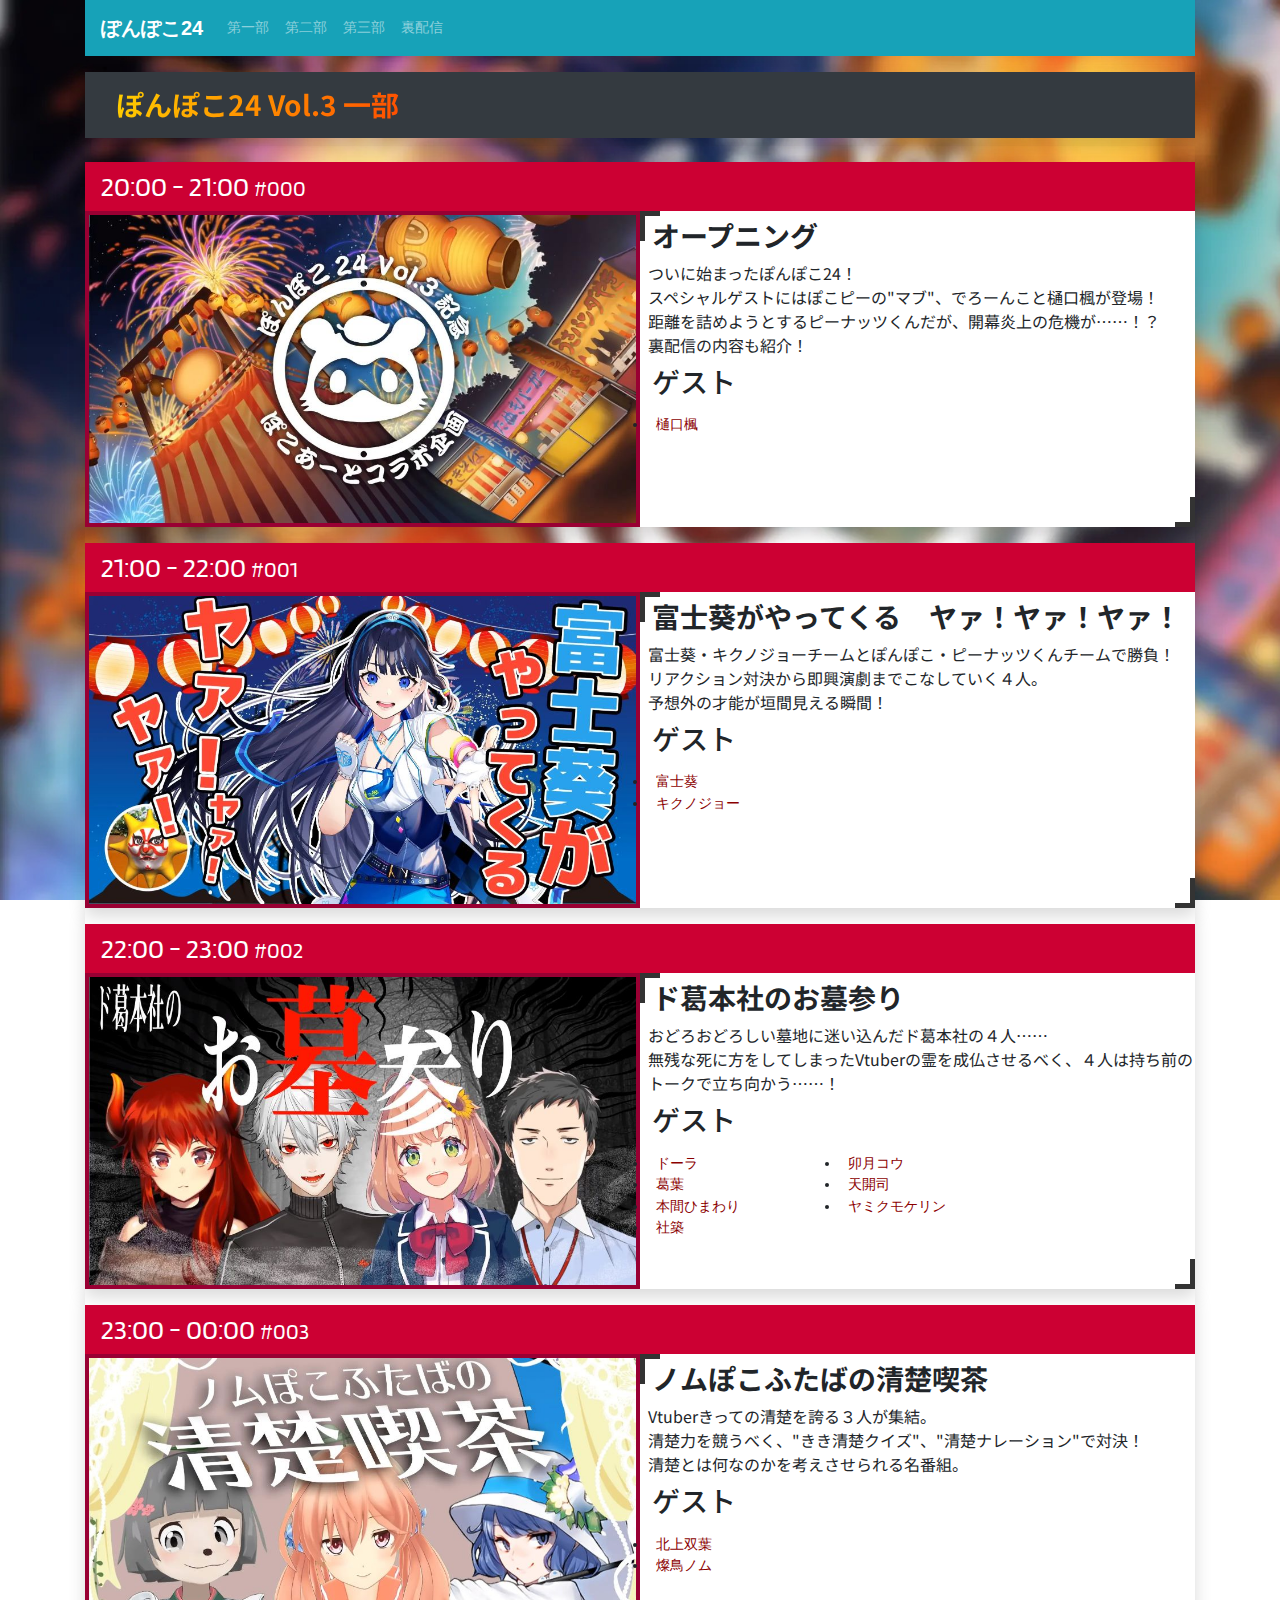
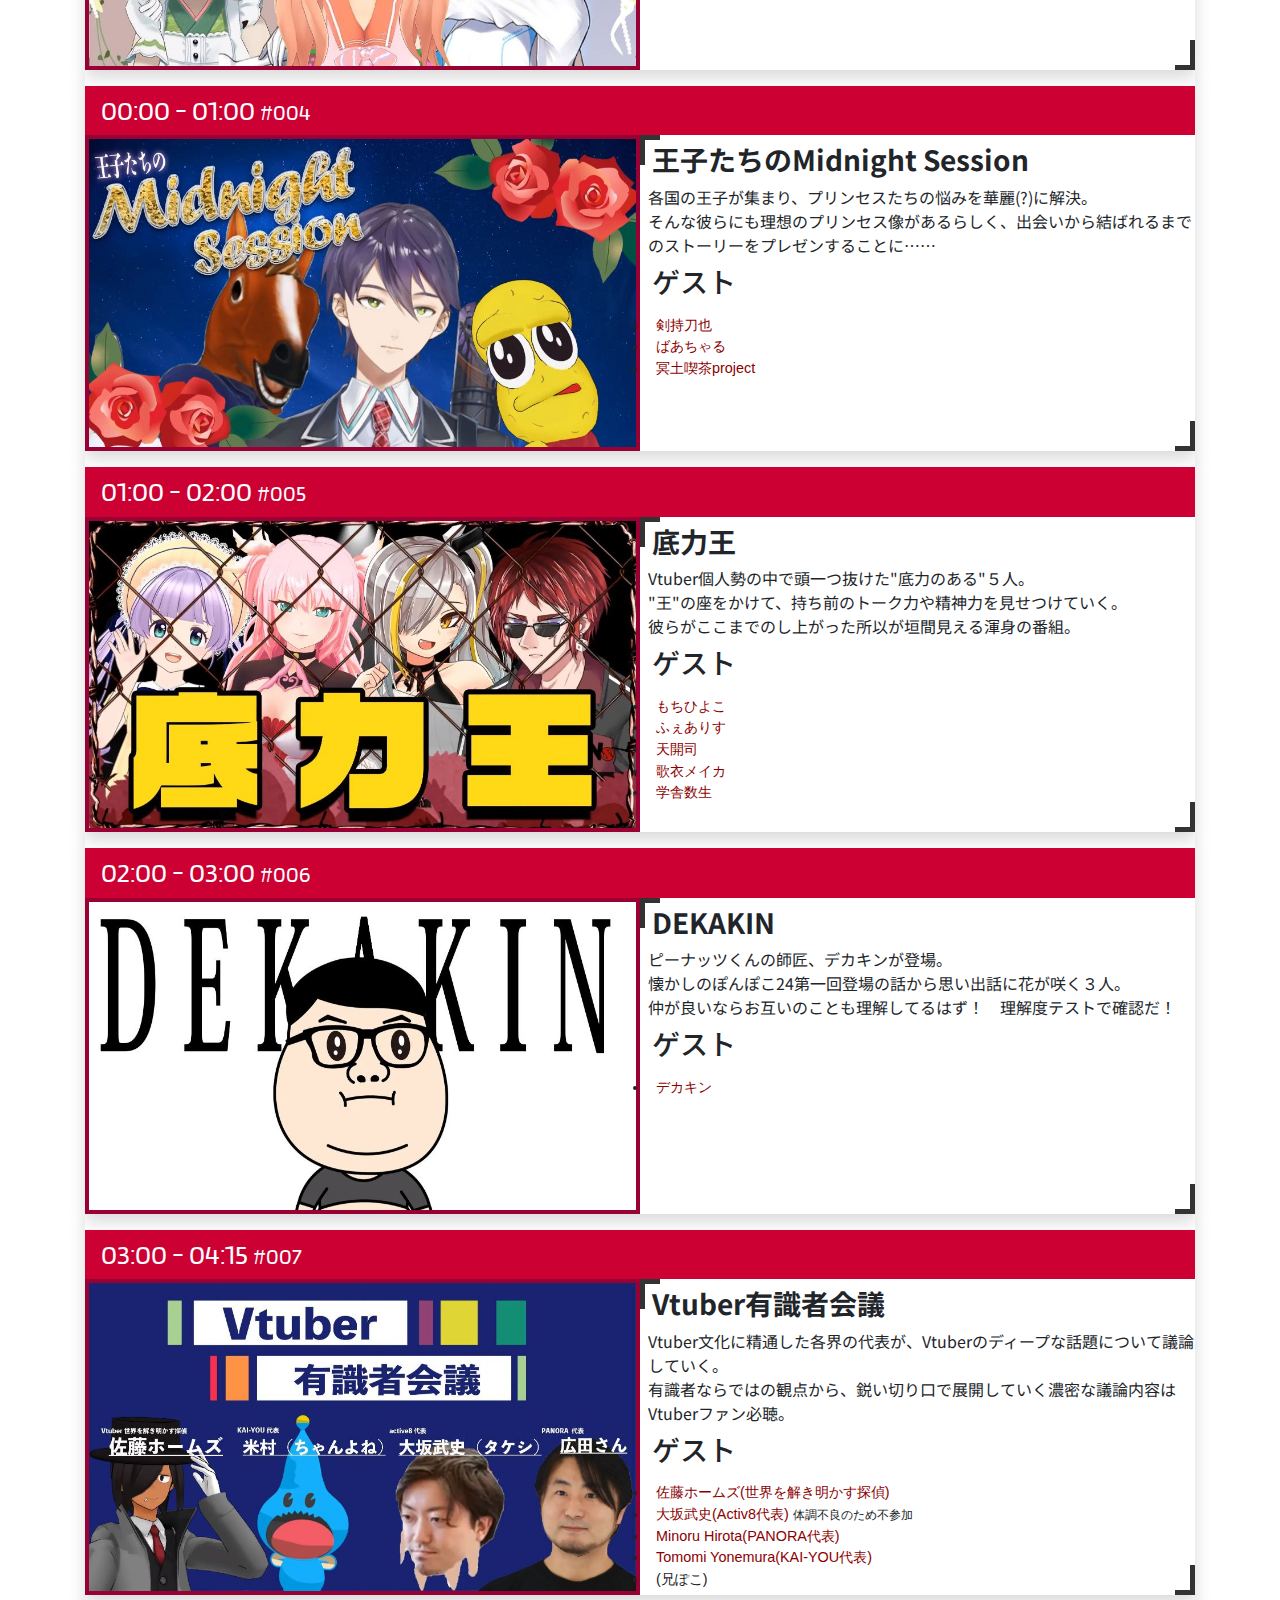
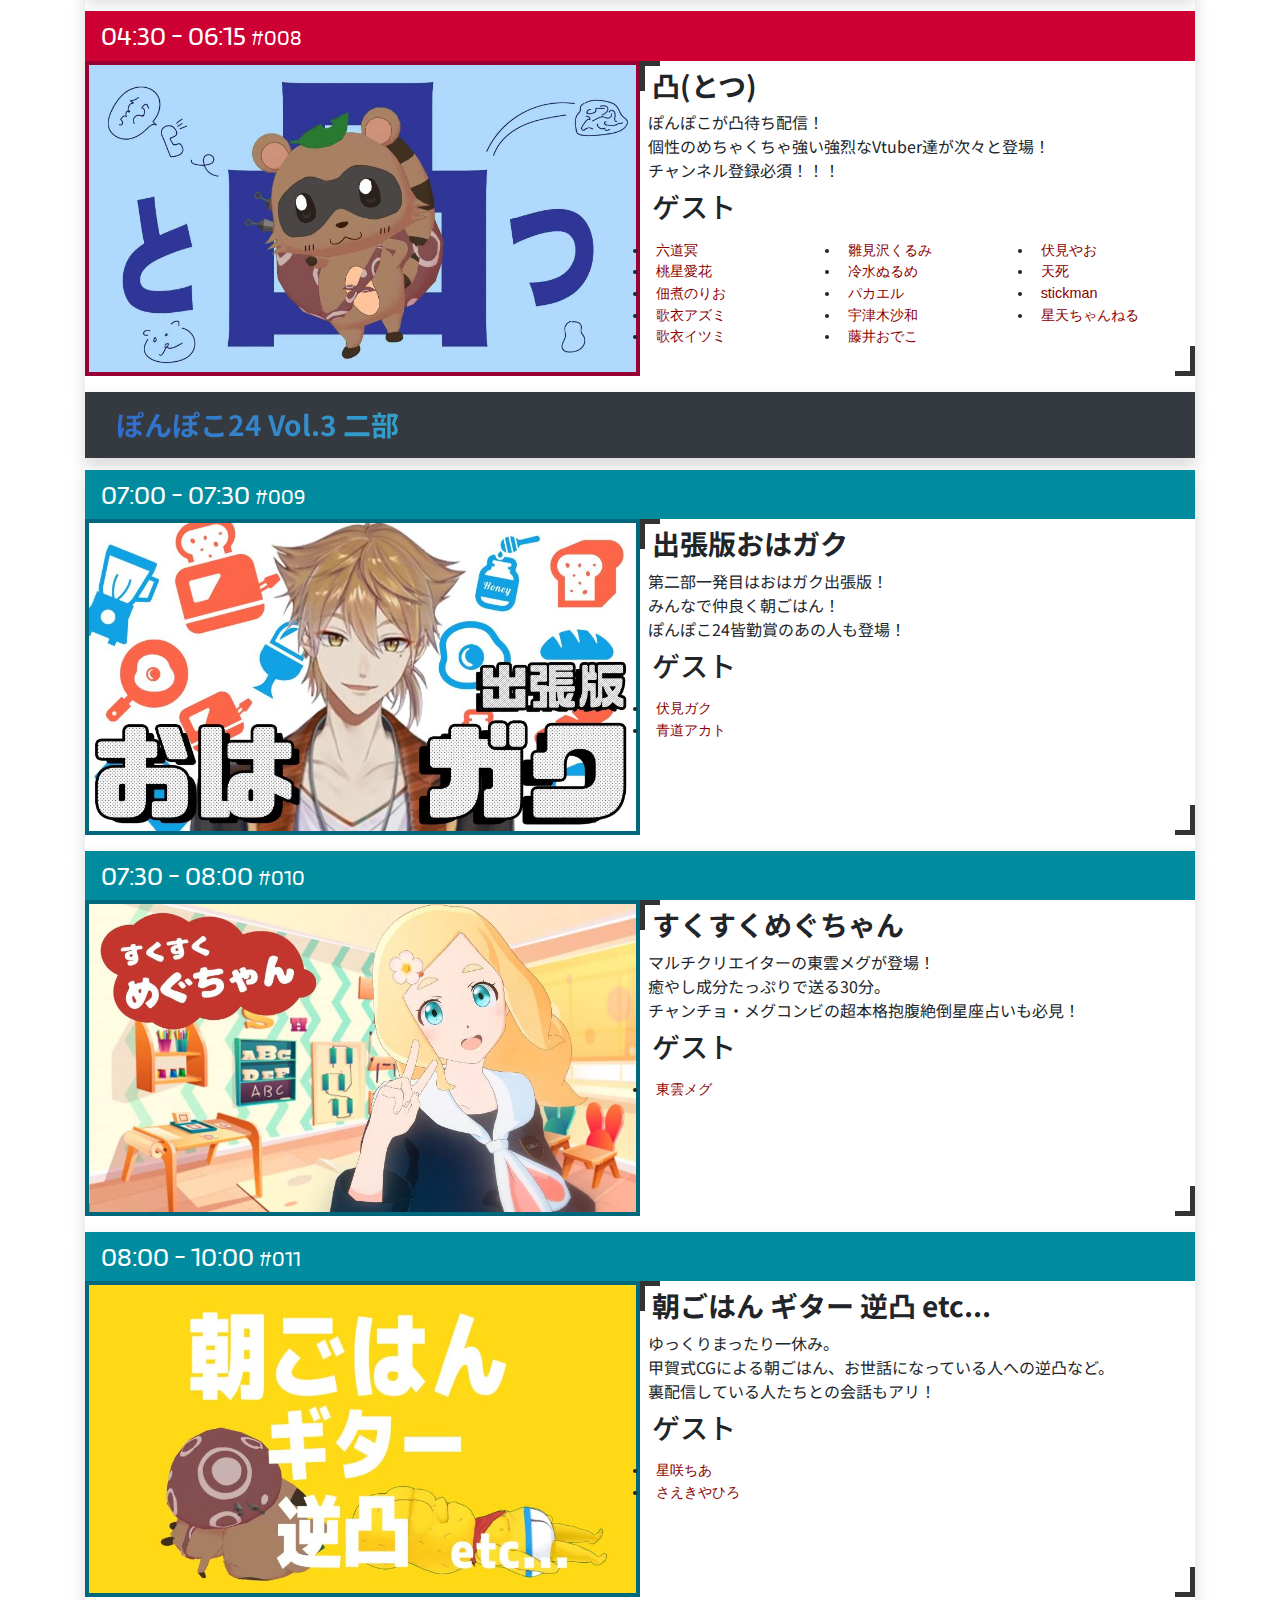
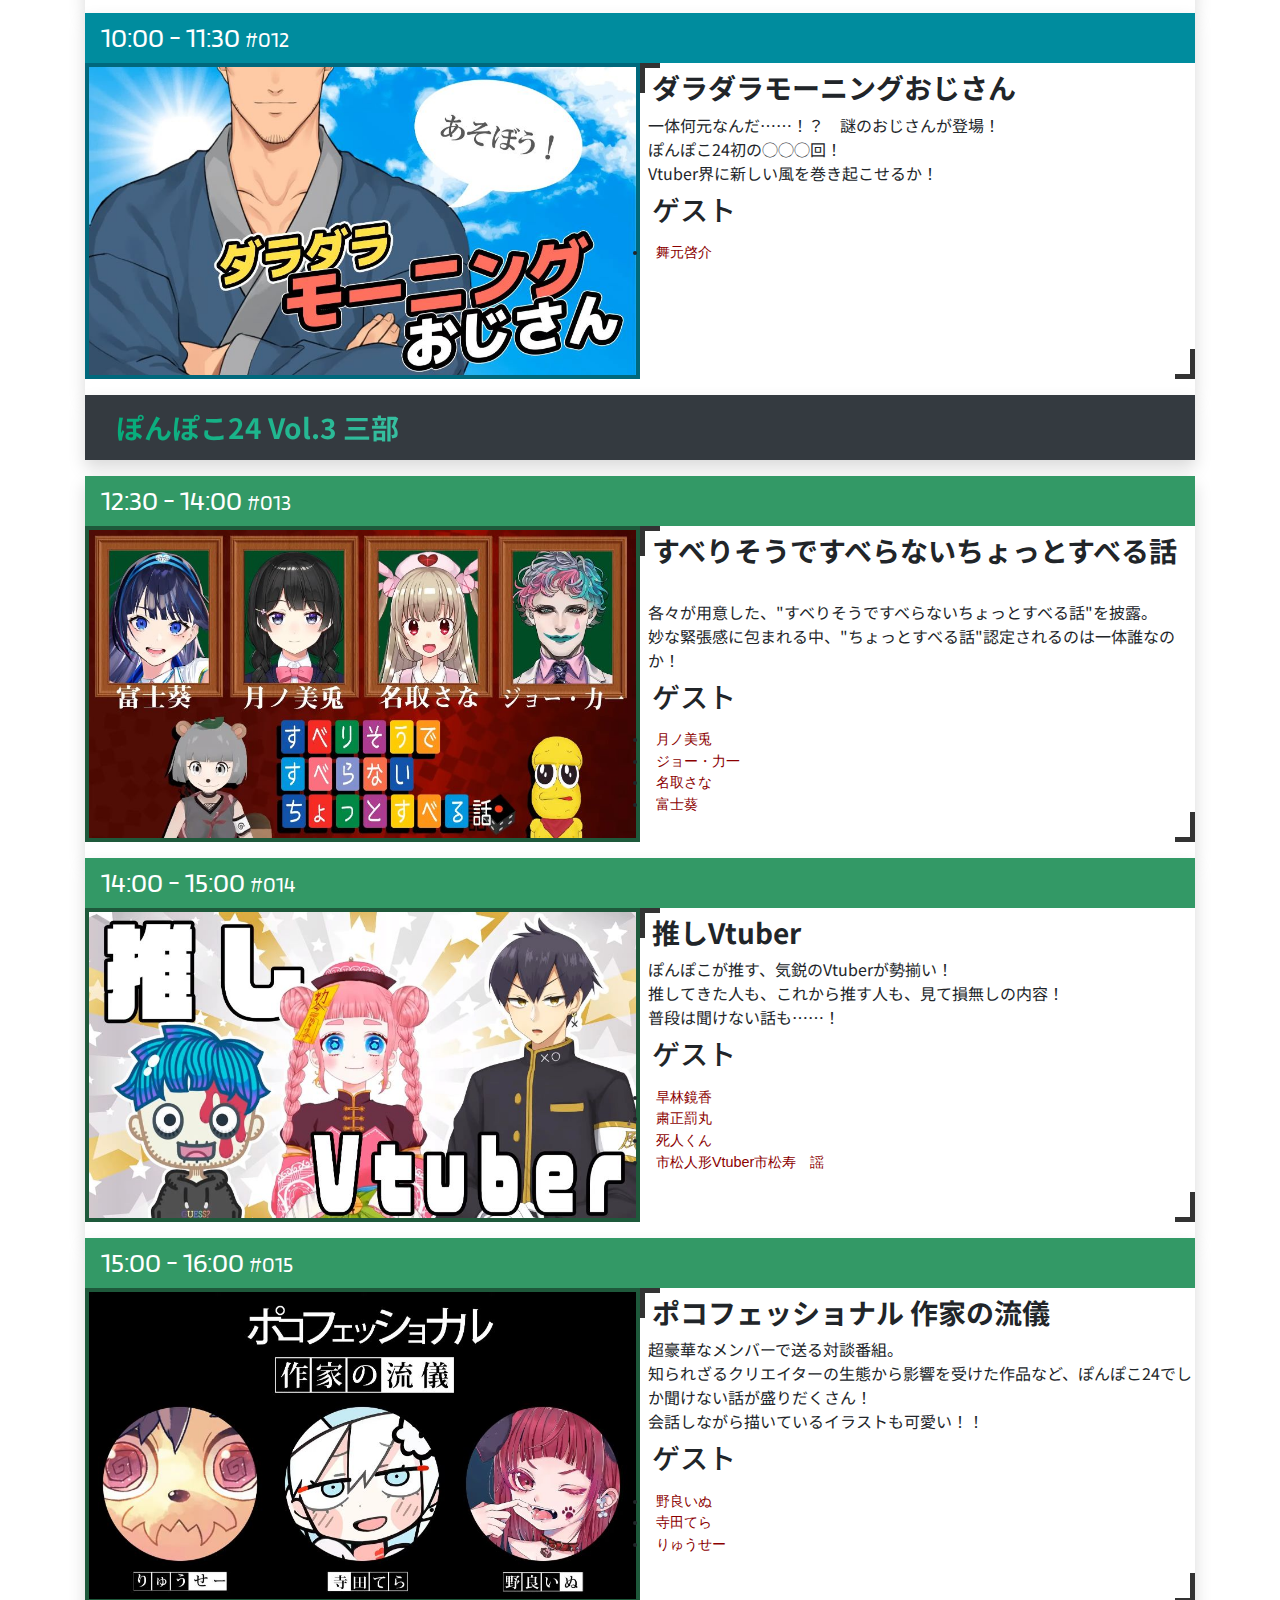
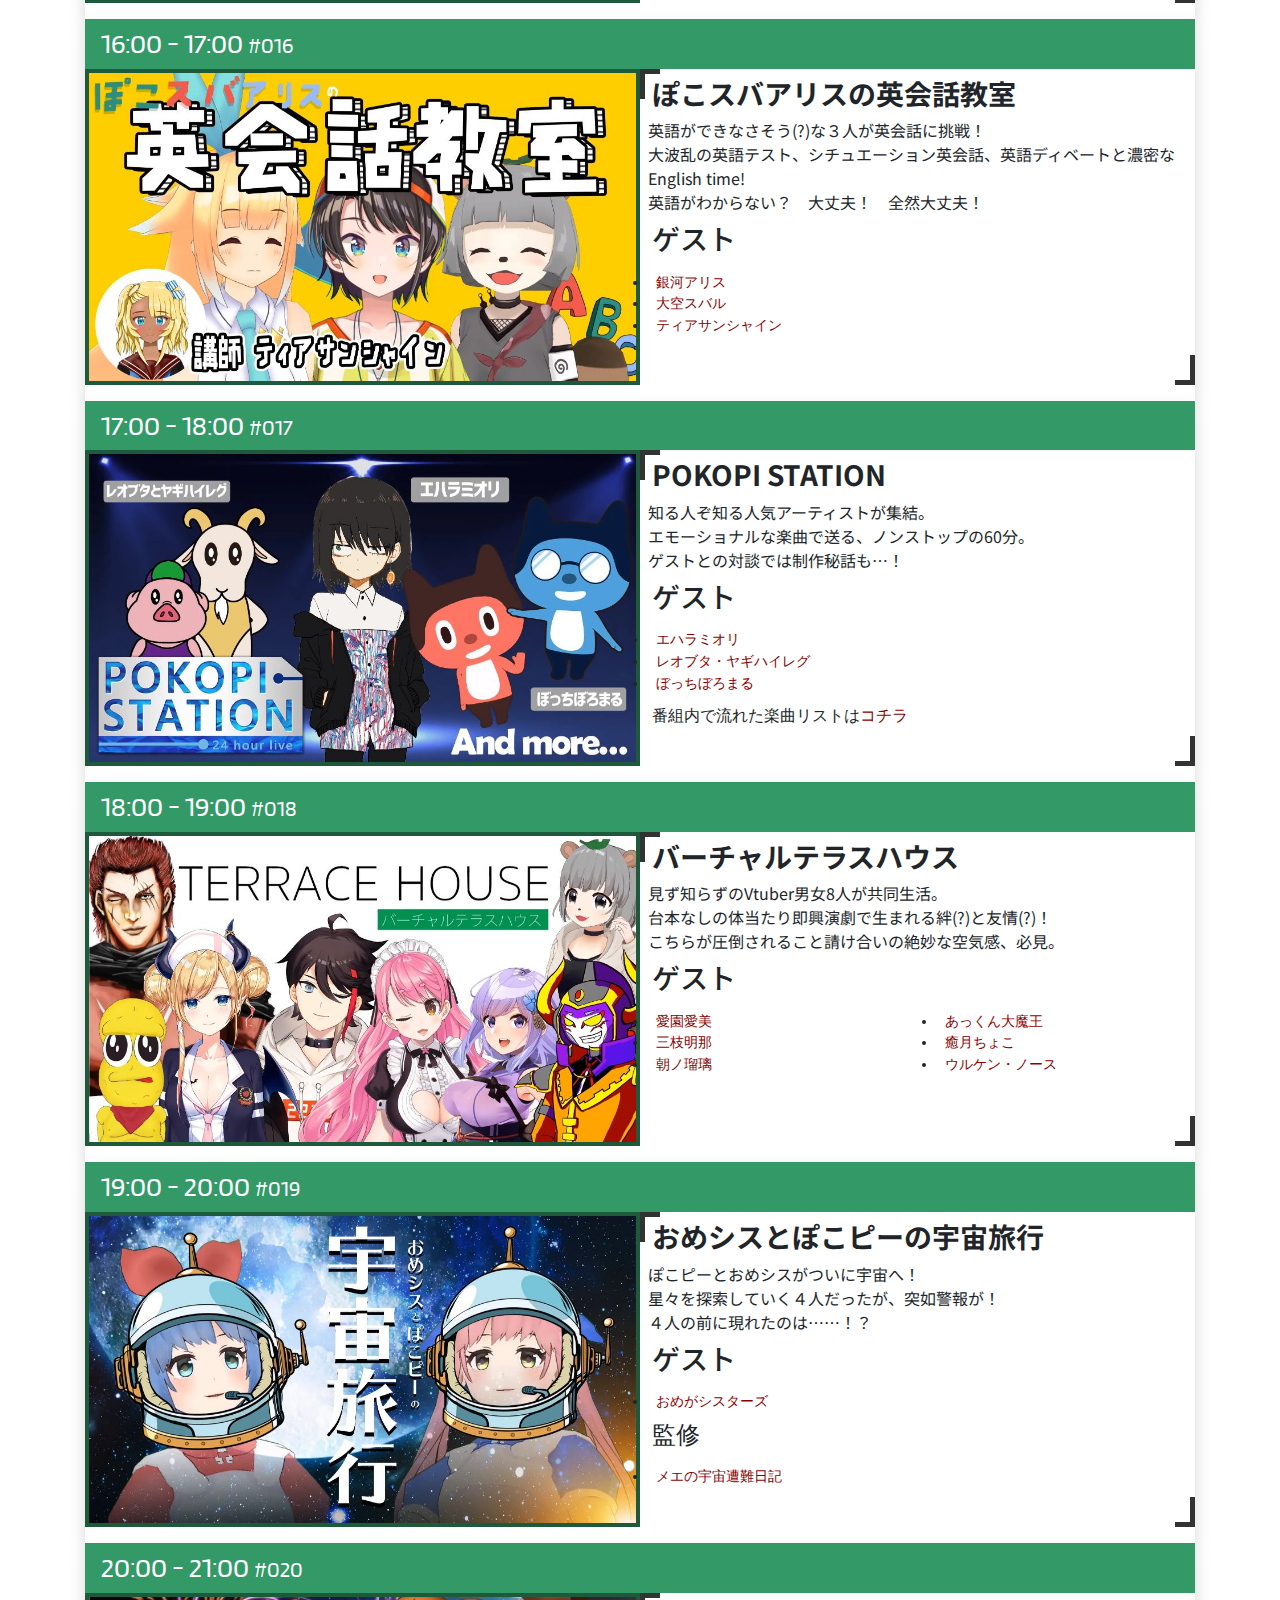
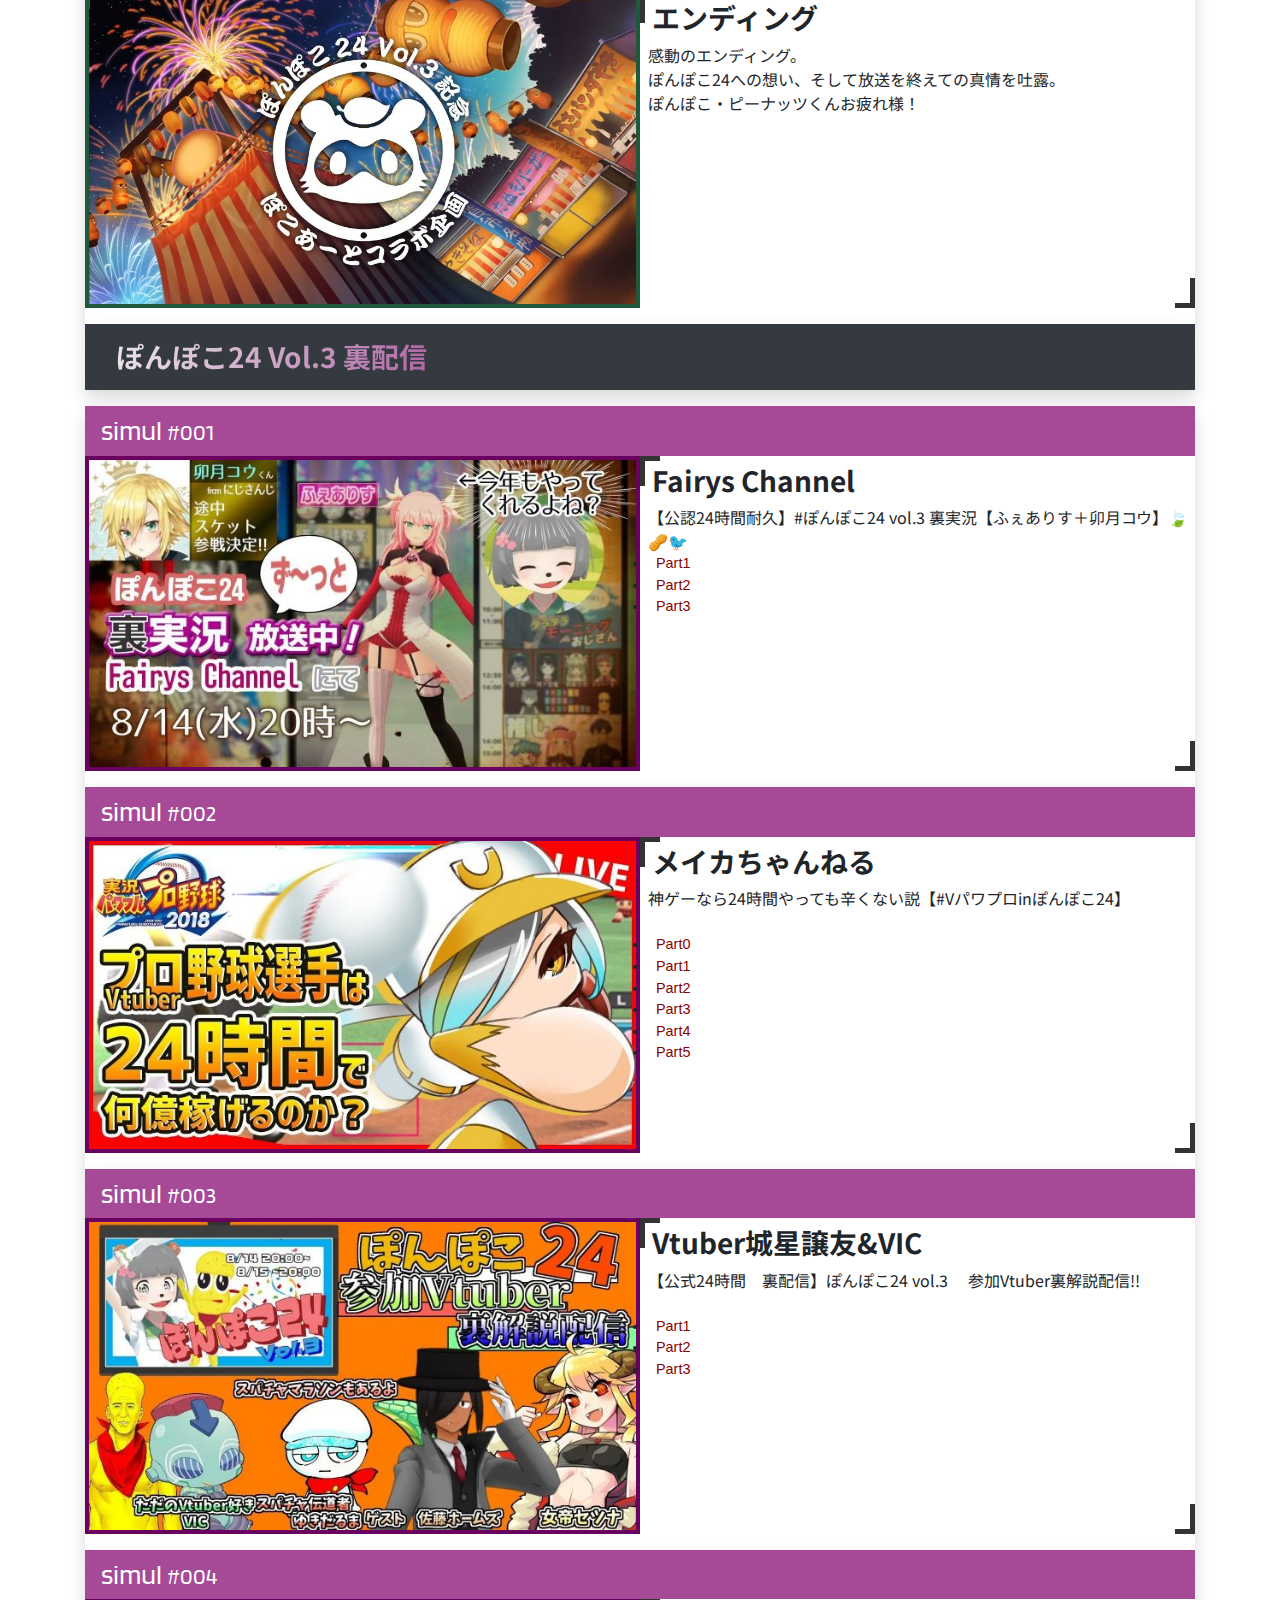
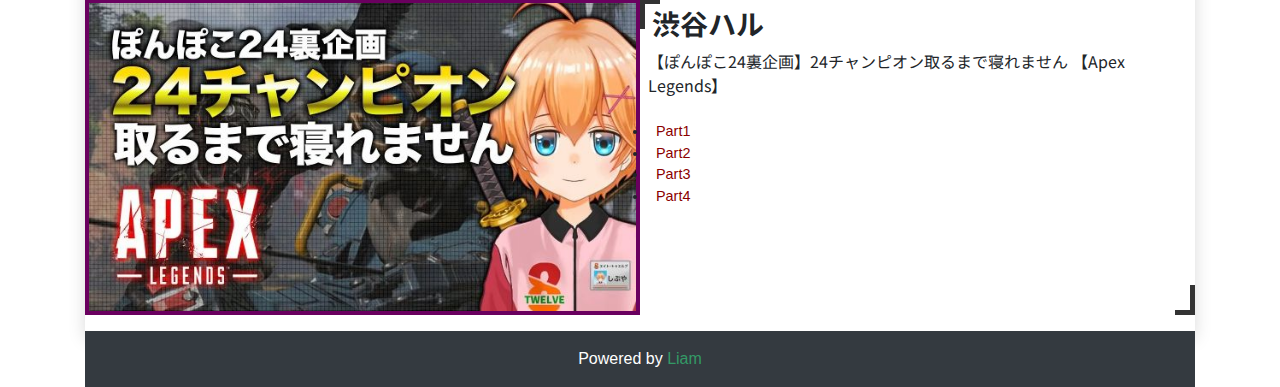
==== commit 843d79f6: "no message" ====
--- a/index.html
+++ b/index.html
@@ -62,9 +62,6 @@
             <li class="nav-item">
               <a class="nav-link" href="#link4th">裏配信</a>
             </li>
-            <li class="nav-item">
-              <a class="nav-link" href="https://liam-jp.github.io/ponpoko24/pokoart.html">ぽこあーと</a>
-            </li>
           </ul>
         </div>
       </nav>
